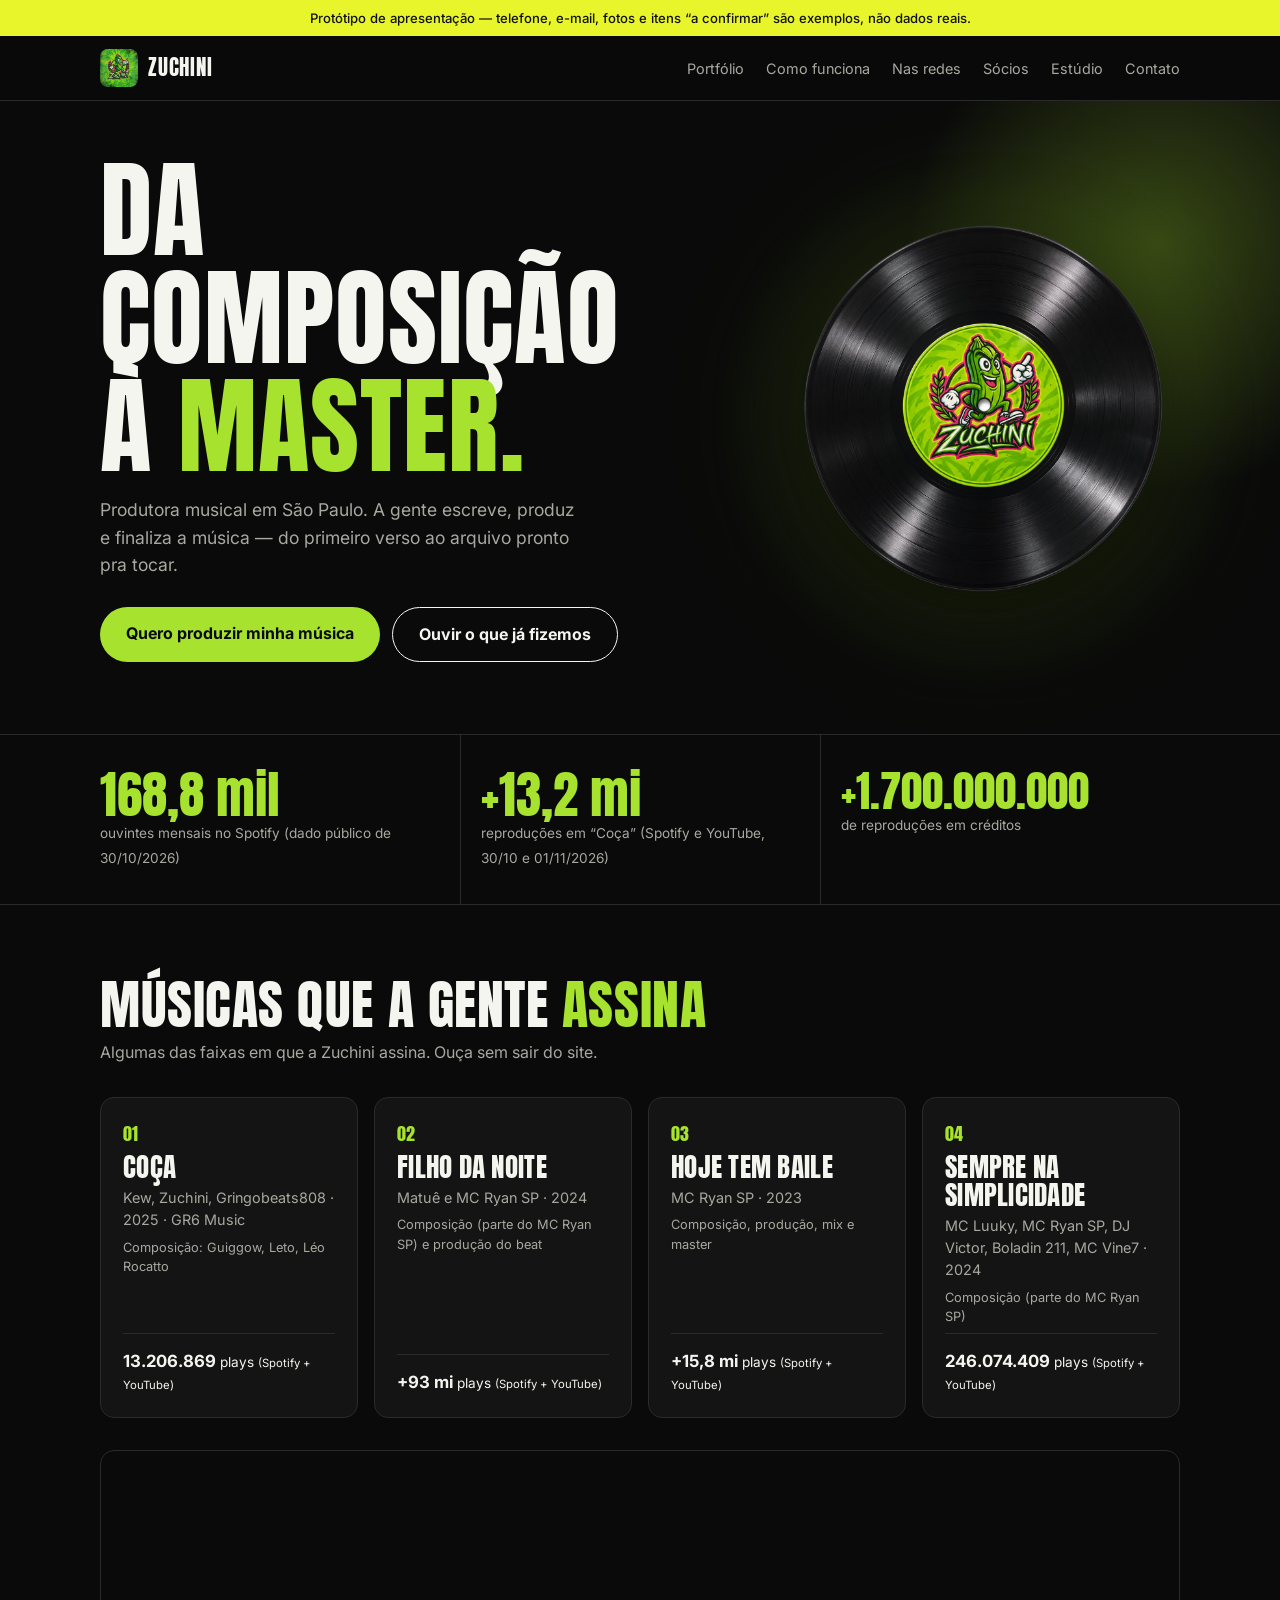
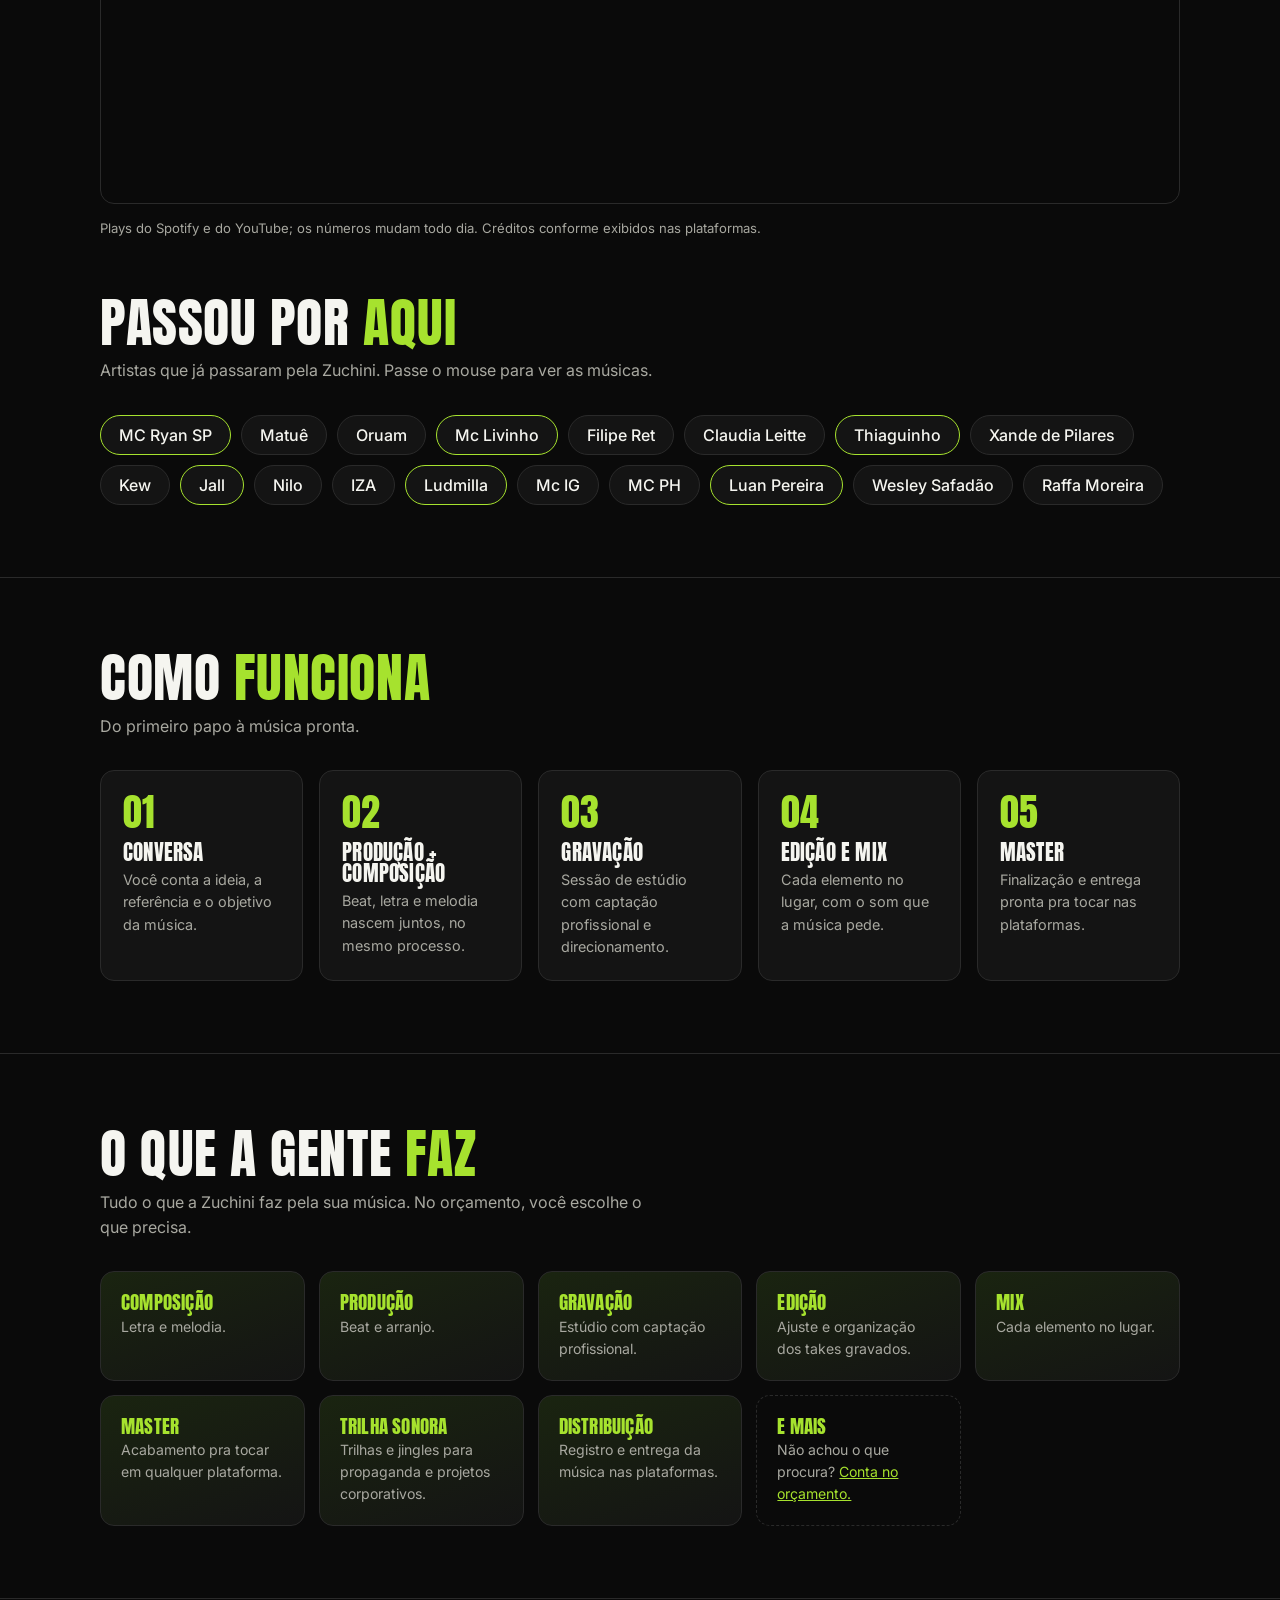
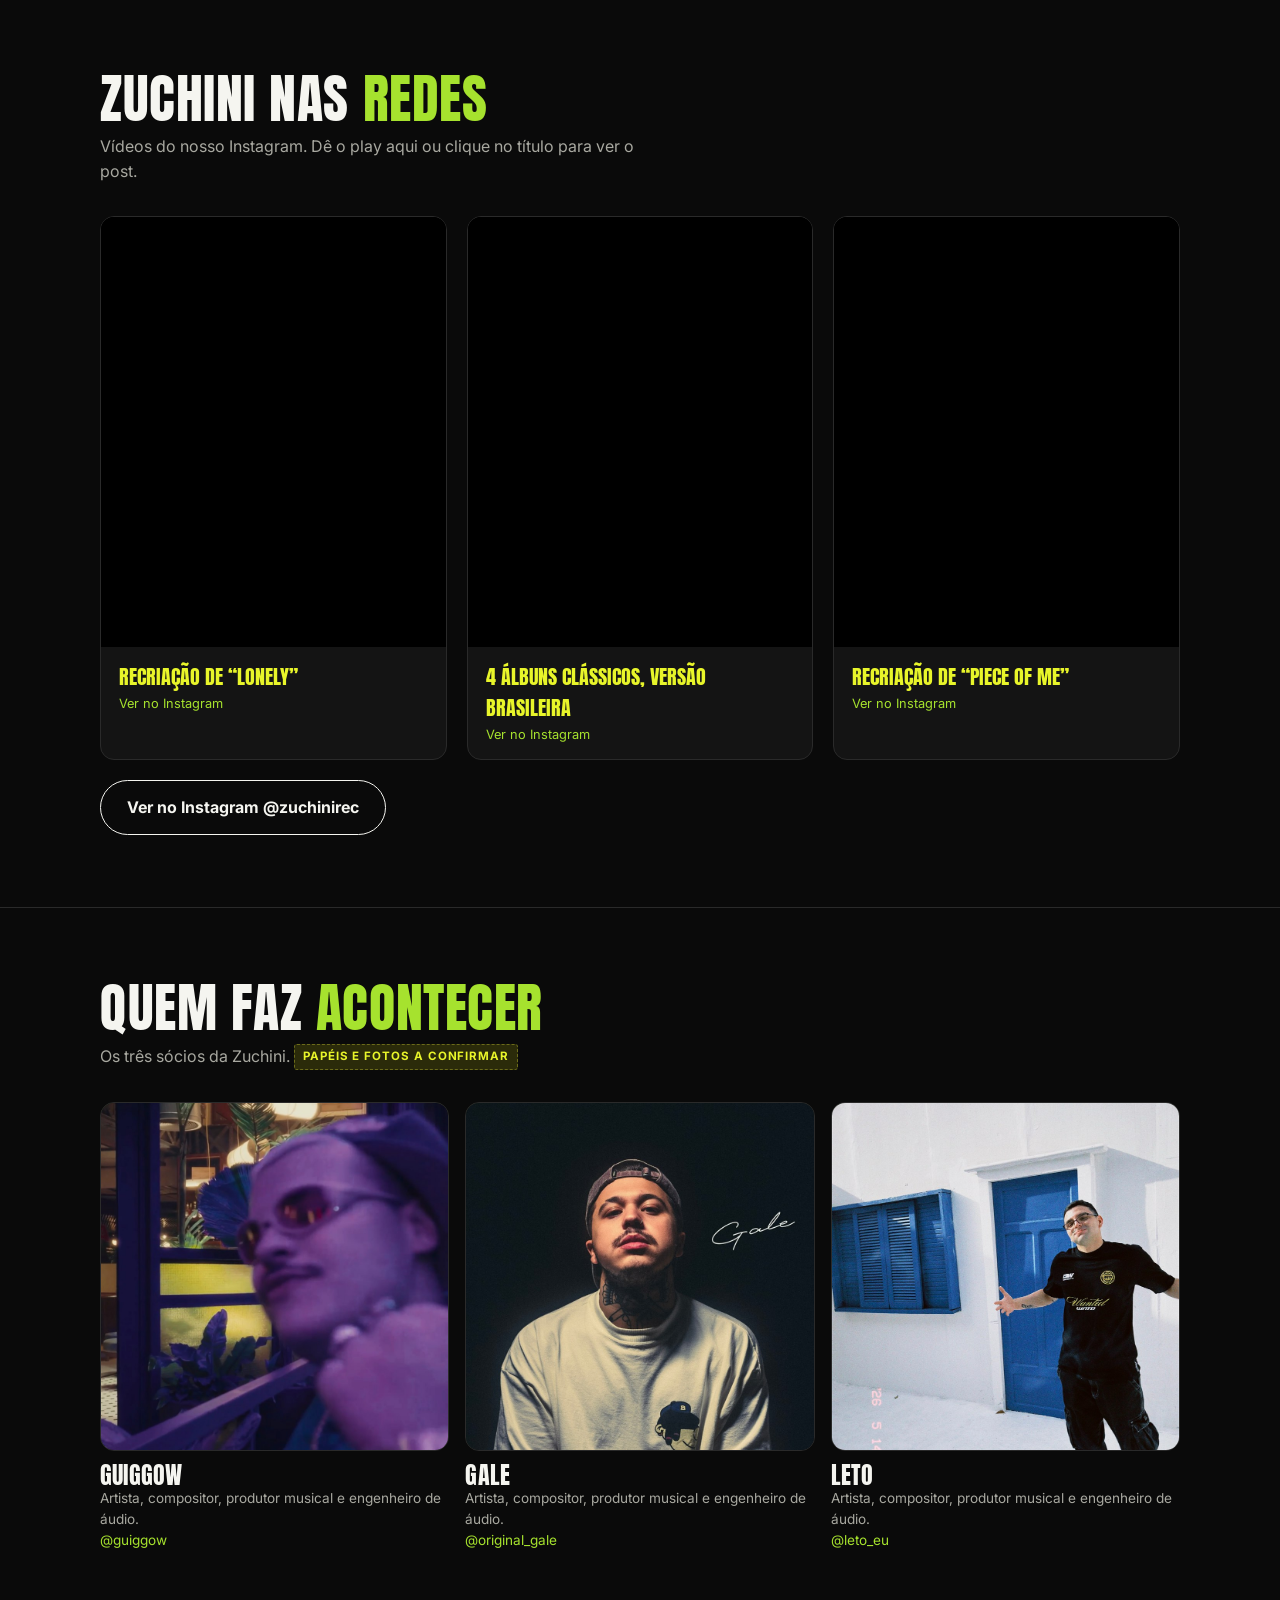
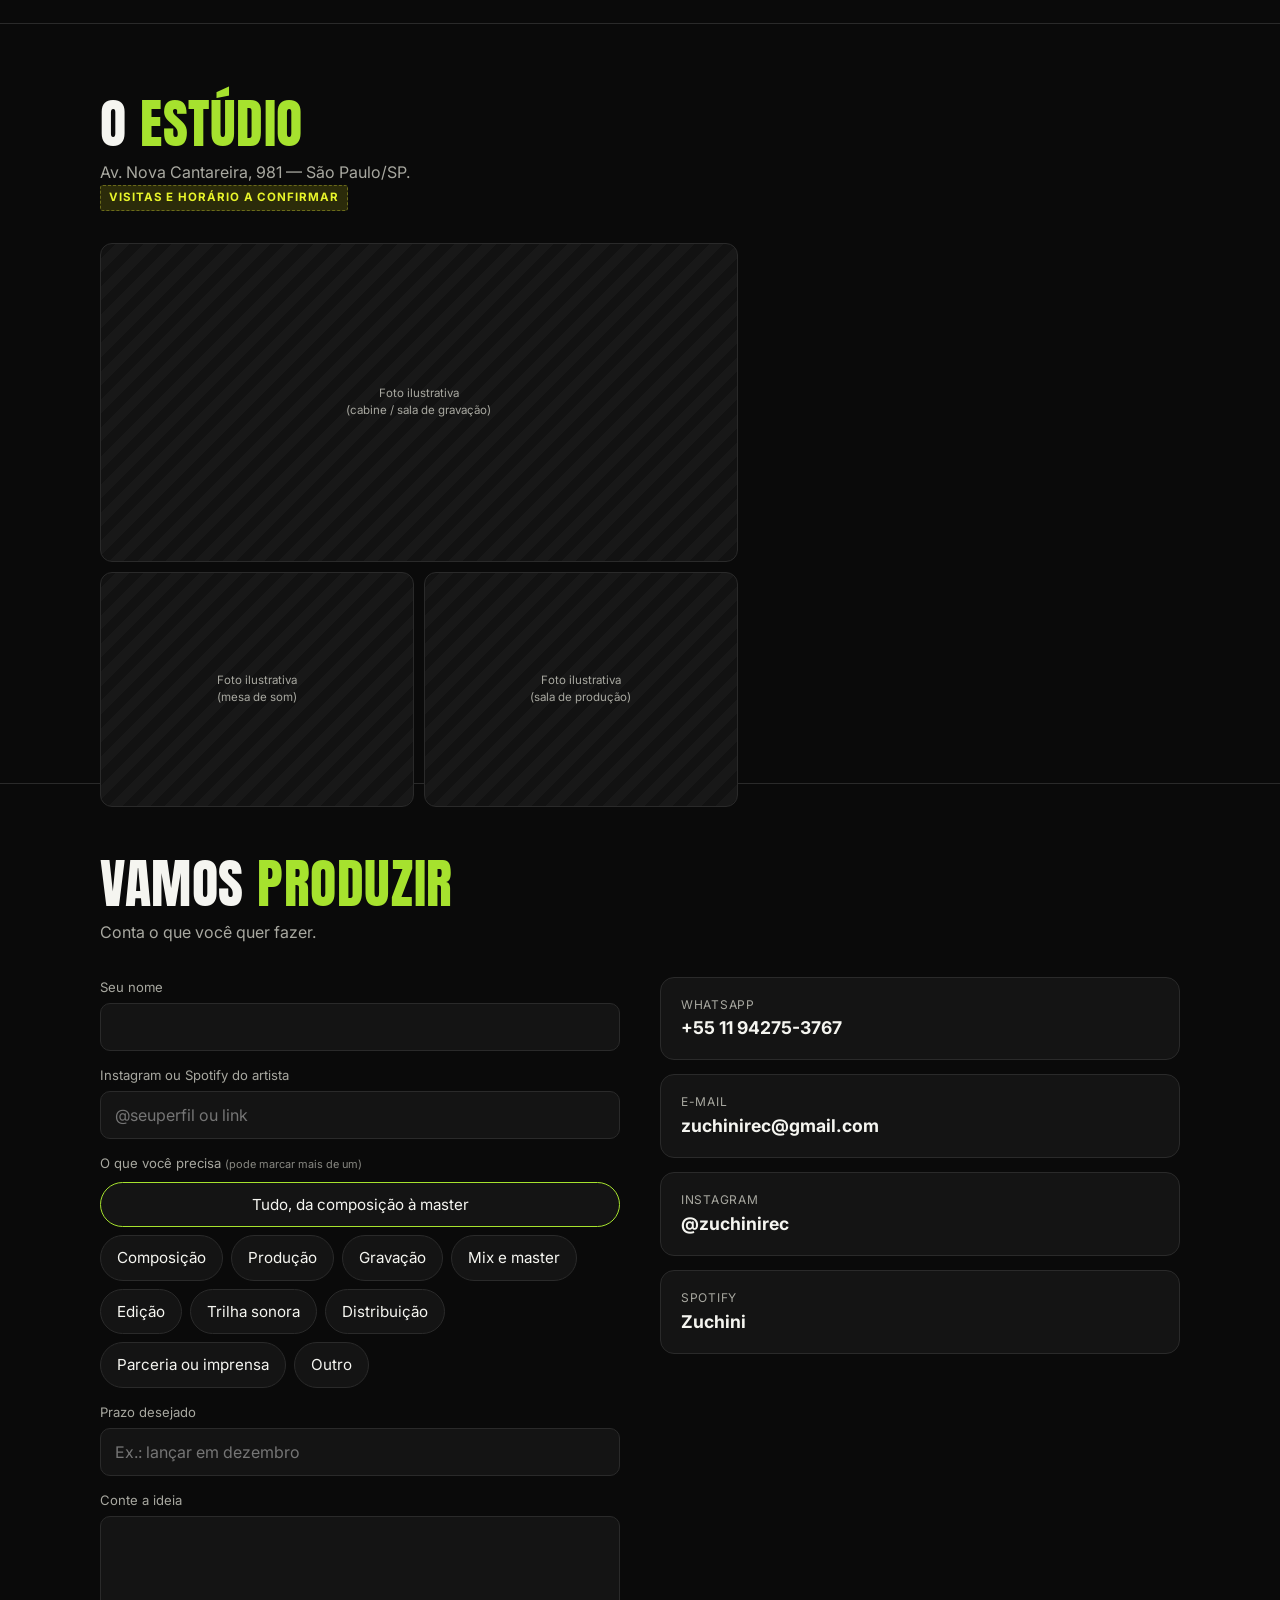
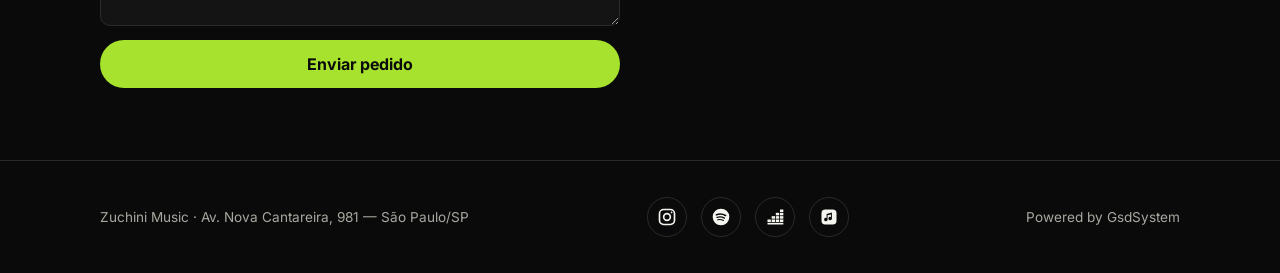
==== index.html @ ce0667b6 "Site e bio-links da Zuchini Music (Guiggow, Gale, Leto)" ====
<!doctype html>
<html lang="pt-BR">
<head>
<meta charset="utf-8">
<meta name="robots" content="noindex, nofollow">
<meta name="viewport" content="width=device-width, initial-scale=1, viewport-fit=cover">
<meta name="theme-color" content="#0a0a0a">
<meta name="apple-mobile-web-app-capable" content="yes">
<meta name="apple-mobile-web-app-status-bar-style" content="black-translucent">
<title>Zuchini Music — Da composição à master</title>
<meta name="description" content="Zuchini Music: produtora musical em São Paulo. Da composição à master. (Protótipo de apresentação.)">
<link rel="icon" href="assets/logo-zuchini.jpg">
<link rel="preconnect" href="https://fonts.googleapis.com">
<link rel="preconnect" href="https://fonts.gstatic.com" crossorigin>
<link href="https://fonts.googleapis.com/css2?family=Anton&family=Inter:wght@400;500;700&display=swap" rel="stylesheet">
<link rel="stylesheet" href="assets/estilo.css">
</head>
<body>

<div class="aviso">Protótipo de apresentação — telefone, e-mail, fotos e itens “a confirmar” são exemplos, não dados reais.</div>

<header>
  <div class="wrap">
    <a class="marca" href="#topo"><img src="assets/logo-zuchini.jpg" alt="">ZUCHINI</a>
    <button class="menu-btn" aria-label="Abrir menu" onclick="document.getElementById('nav').classList.toggle('aberto')">Menu</button>
    <nav id="nav">
      <ul onclick="document.getElementById('nav').classList.remove('aberto')">
        <li><a href="#portfolio">Portfólio</a></li>
        <li><a href="#como">Como funciona</a></li>
        <li><a href="#arquivo">Nas redes</a></li>
        <li><a href="#socios">Sócios</a></li>
        <li><a href="#estudio">Estúdio</a></li>
        <li><a href="#contato">Contato</a></li>
      </ul>
    </nav>
  </div>
</header>

<main id="topo">
<!-- 1. INÍCIO -->
<section class="hero">
  <div class="wrap">
    <div>
      <h1>Da composição<br>à <span>master.</span></h1>
      <p>Produtora musical em São Paulo. A gente escreve, produz e finaliza a música — do primeiro verso ao arquivo pronto pra tocar.</p>
      <div class="acoes">
        <a class="btn" href="#contato">Quero produzir minha música</a>
        <a class="btn ghost" href="#portfolio">Ouvir o que já fizemos</a>
      </div>
    </div>
    <img class="logo" src="assets/vinil.png" alt="Disco de vinil com o logo da Zuchini">
  </div>
</section>

<!-- 2. NÚMEROS -->
<div class="nums">
  <div class="wrap">
    <div class="num"><b data-to="168.8" data-dec="1" data-pre="" data-suf=" mil">168,8 mil</b><span>ouvintes mensais no Spotify (dado público de 30/10/2026)</span></div>
    <div class="num"><b data-to="13.2" data-dec="1" data-pre="+" data-suf=" mi">+13,2 mi</b><span>reproduções em “Coça” (Spotify e YouTube, 30/10 e 01/11/2026)</span></div>
    <div class="num"><b class="longo" data-to="1700000000" data-dec="0" data-sep="1" data-dur="2500" data-pre="+" data-suf="">+1.700.000.000</b><span>de reproduções em créditos</span></div>
  </div>
</div>

<!-- 3. PORTFÓLIO -->
<section id="portfolio">
  <div class="wrap">
    <h2>Músicas que a gente <em>assina</em></h2>
    <p class="lead">Algumas das faixas em que a Zuchini assina. Ouça sem sair do site.</p>
    <div class="faixas">
      <article class="faixa"><span class="pos">01</span><h3>Coça</h3><span class="art">Kew, Zuchini, Gringobeats808 · 2025 · GR6 Music</span><span class="credito">Composição: Guiggow, Leto, Léo Rocatto</span><div class="plays"><b>13.206.869</b> plays <small>(Spotify + YouTube)</small></div></article>
      <article class="faixa"><span class="pos">02</span><h3>Filho da Noite</h3><span class="art">Matuê e MC Ryan SP · 2024</span><span class="credito">Composição (parte do MC Ryan SP) e produção do beat</span><div class="plays"><b>+93 mi</b> plays <small>(Spotify + YouTube)</small></div></article>
      <article class="faixa"><span class="pos">03</span><h3>Hoje Tem Baile</h3><span class="art">MC Ryan SP · 2023</span><span class="credito">Composição, produção, mix e master</span><div class="plays"><b>+15,8 mi</b> plays <small>(Spotify + YouTube)</small></div></article>
      <article class="faixa"><span class="pos">04</span><h3>Sempre na Simplicidade</h3><span class="art">MC Luuky, MC Ryan SP, DJ Victor, Boladin 211, MC Vine7 · 2024</span><span class="credito">Composição (parte do MC Ryan SP)</span><div class="plays"><b>246.074.409</b> plays <small>(Spotify + YouTube)</small></div></article>
    </div>
    <div class="player">
      <iframe id="player-pl" src="https://open.spotify.com/embed/playlist/4VPPZmmBDZCIkVISKU0A8q?theme=0" allow="encrypted-media; clipboard-write; fullscreen" loading="lazy" title="Playlist BY ZUCHINI no Spotify"></iframe>
    </div>
    <p class="nota">Plays do Spotify e do YouTube; os números mudam todo dia. Créditos conforme exibidos nas plataformas.</p>

    <h2 style="margin-top:56px">Passou por <em>aqui</em></h2>
    <p class="lead">Artistas que já passaram pela Zuchini. Passe o mouse para ver as músicas.</p>
    <div id="passou">
    <div class="chips">
      <button type="button" class="chip">MC Ryan SP</button><button type="button" class="chip">Matuê</button><button type="button" class="chip">Oruam</button><button type="button" class="chip">Mc Livinho</button><button type="button" class="chip">Filipe Ret</button><button type="button" class="chip">Claudia Leitte</button><button type="button" class="chip">Thiaguinho</button><button type="button" class="chip">Xande de Pilares</button><button type="button" class="chip">Kew</button><button type="button" class="chip">Jall</button><button type="button" class="chip">Nilo</button><button type="button" class="chip">IZA</button><button type="button" class="chip">Ludmilla</button><button type="button" class="chip">Mc IG</button><button type="button" class="chip">MC PH</button><button type="button" class="chip">Luan Pereira</button><button type="button" class="chip">Wesley Safadão</button><button type="button" class="chip">Raffa Moreira</button>
    </div>
    <div class="passou-lista" id="passou-lista" aria-live="polite"></div>
    </div>
  </div>
</section>

<!-- 4. COMO FUNCIONA -->
<section id="como">
  <div class="wrap">
    <h2>Como <em>funciona</em></h2>
    <p class="lead">Do primeiro papo à música pronta.</p>
    <ol class="passos">
      <li><h3>Conversa</h3><p>Você conta a ideia, a referência e o objetivo da música.</p></li>
      <li><h3>Produção + composição</h3><p>Beat, letra e melodia nascem juntos, no mesmo processo.</p></li>
      <li><h3>Gravação</h3><p>Sessão de estúdio com captação profissional e direcionamento.</p></li>
      <li><h3>Edição e mix</h3><p>Cada elemento no lugar, com o som que a música pede.</p></li>
      <li><h3>Master</h3><p>Finalização e entrega pronta pra tocar nas plataformas.</p></li>
    </ol>
  </div>
</section>

<!-- 5. SERVIÇOS (prévia: lista a confirmar com a Zuchini) -->
<section id="servicos">
  <div class="wrap">
    <h2>O que a gente <em>faz</em></h2>
    <p class="lead">Tudo o que a Zuchini faz pela sua música. No orçamento, você escolhe o que precisa.</p>
    <div class="servicos">
      <div class="servico"><h3>Composição</h3><p>Letra e melodia.</p></div>
      <div class="servico"><h3>Produção</h3><p>Beat e arranjo.</p></div>
      <div class="servico"><h3>Gravação</h3><p>Estúdio com captação profissional.</p></div>
      <div class="servico"><h3>Edição</h3><p>Ajuste e organização dos takes gravados.</p></div>
      <div class="servico"><h3>Mix</h3><p>Cada elemento no lugar.</p></div>
      <div class="servico"><h3>Master</h3><p>Acabamento pra tocar em qualquer plataforma.</p></div>
      <div class="servico"><h3>Trilha sonora</h3><p>Trilhas e jingles para propaganda e projetos corporativos.</p></div>
      <div class="servico"><h3>Distribuição</h3><p>Registro e entrega da música nas plataformas.</p></div>
      <div class="servico mais"><h3>E mais</h3><p>Não achou o que procura? <a href="#contato">Conta no orçamento.</a></p></div>
    </div>
  </div>
</section>

<!-- 6. ARQUIVO Z -->
<section id="arquivo">
  <div class="wrap">
    <h2>Zuchini nas <em>redes</em></h2>
    <p class="lead">Vídeos do nosso Instagram. Dê o play aqui ou clique no título para ver o post.</p>
    <div class="arquivo reels">
      <div class="reel"><div class="tela"><iframe src="https://www.instagram.com/reel/DcrqrD_vFke/embed/" loading="lazy" allowfullscreen scrolling="no" title="Reel: recriação de Lonely"></iframe></div><a href="https://www.instagram.com/reel/DcrqrD_vFke/" target="_blank" rel="noopener"><b>Recriação de “Lonely”</b><span>Ver no Instagram</span></a></div>
      <div class="reel"><div class="tela"><iframe src="https://www.instagram.com/reel/DcY4VLOvS6M/embed/" loading="lazy" allowfullscreen scrolling="no" title="Reel: 4 álbuns clássicos versão brasileira"></iframe></div><a href="https://www.instagram.com/reel/DcY4VLOvS6M/" target="_blank" rel="noopener"><b>4 álbuns clássicos, versão brasileira</b><span>Ver no Instagram</span></a></div>
      <div class="reel"><div class="tela"><iframe src="https://www.instagram.com/reel/DcKFeDLPOjN/embed/" loading="lazy" allowfullscreen scrolling="no" title="Reel: recriação de Piece of Me"></iframe></div><a href="https://www.instagram.com/reel/DcKFeDLPOjN/" target="_blank" rel="noopener"><b>Recriação de “Piece of Me”</b><span>Ver no Instagram</span></a></div>
    </div>
    <p style="margin-top:20px"><a class="btn ghost" href="https://www.instagram.com/zuchinirec/" target="_blank" rel="noopener">Ver no Instagram @zuchinirec</a></p>
  </div>
</section>

<!-- 7. SÓCIOS -->
<section id="socios">
  <div class="wrap">
    <h2>Quem faz <em>acontecer</em></h2>
    <p class="lead">Os três sócios da Zuchini. <span class="tag">papéis e fotos a confirmar</span></p>
    <div class="socios">
      <div class="socio"><div class="foto"><img src="assets/guiggow.jpg" alt="Guiggow"></div><h3>Guiggow</h3><p>Artista, compositor, produtor musical e engenheiro de áudio.</p><p><a href="https://www.instagram.com/guiggow/" target="_blank" rel="noopener">@guiggow</a></p></div>
      <div class="socio"><div class="foto"><img src="assets/gale.jpg" alt="Gale" style="object-position:50% 30%"></div><h3>Gale</h3><p>Artista, compositor, produtor musical e engenheiro de áudio.</p><p><a href="https://www.instagram.com/original_gale/" target="_blank" rel="noopener">@original_gale</a></p></div>
      <div class="socio"><div class="foto"><img src="assets/leto.jpg" alt="Leto" style="object-position:75% 32%"></div><h3>Leto</h3><p>Artista, compositor, produtor musical e engenheiro de áudio.</p><p><a href="https://www.instagram.com/leto_eu/" target="_blank" rel="noopener">@leto_eu</a></p></div>
    </div>
  </div>
</section>

<!-- 8. ESTÚDIO -->
<section id="estudio">
  <div class="wrap">
    <h2>O <em>estúdio</em></h2>
    <p class="lead">Av. Nova Cantareira, 981 — São Paulo/SP. <span class="tag">visitas e horário a confirmar</span></p>
    <div class="estudio">
      <div class="galeria">
        <div>Foto ilustrativa<br>(cabine / sala de gravação)</div>
        <div>Foto ilustrativa<br>(mesa de som)</div>
        <div>Foto ilustrativa<br>(sala de produção)</div>
      </div>
      <div class="mapa">
        <iframe title="Mapa do estúdio" loading="lazy" referrerpolicy="no-referrer-when-downgrade" src="https://www.google.com/maps?q=Av.+Nova+Cantareira,+981,+S%C3%A3o+Paulo&output=embed"></iframe>
      </div>
    </div>
  </div>
</section>

<!-- 9. CONTATO -->
<section id="contato">
  <div class="wrap">
    <h2>Vamos <em>produzir</em></h2>
    <p class="lead">Conta o que você quer fazer.</p>
    <div class="contato">
      <form id="form" novalidate>
        <label>Seu nome<input name="nome" required autocomplete="name"></label>
        <label>Instagram ou Spotify do artista<input name="perfil" placeholder="@seuperfil ou link"></label>
        <fieldset class="opcoes">
          <legend>O que você precisa <small>(pode marcar mais de um)</small></legend>
          <label class="op tudo"><input type="checkbox" name="servico" value="Tudo, da composição à master" id="op-tudo"><span>Tudo, da composição à master</span></label>
          <label class="op"><input type="checkbox" name="servico" value="Composição" class="op-item"><span>Composição</span></label>
          <label class="op"><input type="checkbox" name="servico" value="Produção" class="op-item"><span>Produção</span></label>
          <label class="op"><input type="checkbox" name="servico" value="Gravação" class="op-item"><span>Gravação</span></label>
          <label class="op"><input type="checkbox" name="servico" value="Mix e master" class="op-item"><span>Mix e master</span></label>
          <label class="op"><input type="checkbox" name="servico" value="Edição"><span>Edição</span></label>
          <label class="op"><input type="checkbox" name="servico" value="Trilha sonora"><span>Trilha sonora</span></label>
          <label class="op"><input type="checkbox" name="servico" value="Distribuição"><span>Distribuição</span></label>
          <label class="op"><input type="checkbox" name="servico" value="Parceria ou imprensa"><span>Parceria ou imprensa</span></label>
          <label class="op"><input type="checkbox" name="servico" value="Outro"><span>Outro</span></label>
        </fieldset>
        <label>Prazo desejado<input name="prazo" placeholder="Ex.: lançar em dezembro"></label>
        <label>Conte a ideia<textarea name="msg"></textarea></label>
        <button class="btn" type="submit">Enviar pedido</button>
        <div class="ok" id="ok">Protótipo: o envio ainda não está ligado. No site publicado, o pedido chega organizado pra equipe.</div>
      </form>
      <div class="canais">
        <a class="canal" href="https://wa.me/5511942753767" target="_blank" rel="noopener"><small>WhatsApp</small><b>+55 11 94275-3767</b></a>
        <a class="canal" href="mailto:zuchinirec@gmail.com"><small>E-mail</small><b>zuchinirec@gmail.com</b></a>
        <a class="canal" href="https://www.instagram.com/zuchinirec/" target="_blank" rel="noopener"><small>Instagram</small><b>@zuchinirec</b></a>
        <a class="canal" href="https://open.spotify.com/intl-pt/artist/7Kydl65dvmuhcxPgG3WTKZ" target="_blank" rel="noopener"><small>Spotify</small><b>Zuchini</b></a>
      </div>
    </div>
  </div>
</section>
</main>

<footer>
  <div class="wrap">
    <span>Zuchini Music · Av. Nova Cantareira, 981 — São Paulo/SP</span>
    <span class="redes-rodape"><a href="https://www.instagram.com/zuchinirec/" target="_blank" rel="noopener" aria-label="Instagram da Zuchini" title="Instagram"><svg viewBox="0 0 24 24" fill="none" stroke="currentColor" stroke-width="2" stroke-linecap="round" stroke-linejoin="round" aria-hidden="true"><rect x="3" y="3" width="18" height="18" rx="5"/><circle cx="12" cy="12" r="4"/><circle cx="17.5" cy="6.5" r="1" fill="currentColor" stroke="none"/></svg></a><a href="https://open.spotify.com/intl-pt/artist/7Kydl65dvmuhcxPgG3WTKZ" target="_blank" rel="noopener" aria-label="Spotify da Zuchini" title="Spotify"><svg viewBox="0 0 24 24" aria-hidden="true"><circle cx="12" cy="12" r="10" fill="currentColor"/><g fill="none" stroke-linecap="round" style="stroke:var(--preto)"><path d="M6.5 9.2c3.7-1.1 7.9-.8 11 1" stroke-width="1.9"/><path d="M7.3 12.4c3-.8 6.3-.5 8.8 1" stroke-width="1.6"/><path d="M8 15.3c2.4-.6 4.8-.3 6.9.9" stroke-width="1.4"/></g></svg></a><a href="https://www.deezer.com/br/artist/253746412" target="_blank" rel="noopener" aria-label="Deezer da Zuchini" title="Deezer"><svg viewBox="0 0 24 24" fill="currentColor" aria-hidden="true"><rect x="18" y="3" width="4" height="3"/><rect x="18" y="7" width="4" height="3"/><rect x="18" y="11" width="4" height="3"/><rect x="18" y="15" width="4" height="3"/><rect x="13" y="7" width="4" height="3"/><rect x="13" y="11" width="4" height="3"/><rect x="13" y="15" width="4" height="3"/><rect x="8" y="11" width="4" height="3"/><rect x="8" y="15" width="4" height="3"/><rect x="3" y="15" width="4" height="3"/><rect x="3" y="19" width="19" height="2"/></svg></a><a href="https://music.apple.com/br/artist/zuchini/1729856460" target="_blank" rel="noopener" aria-label="Apple Music da Zuchini" title="Apple Music"><svg viewBox="0 0 24 24" aria-hidden="true"><rect x="3" y="3" width="18" height="18" rx="4.5" fill="currentColor"/><path d="M15.5 6.6v7.3a2.1 2.1 0 1 1-1.2-1.9V8.9l-4 .9v5.3a2.1 2.1 0 1 1-1.2-1.9V8.4z" style="fill:var(--preto)"/></svg></a></span>
    <span>Powered by GsdSystem</span>
  </div>
</footer>

<script>
/* "Passou por aqui": faixas por artista; plays do Spotify onde já confirmados. */
var CL='Composição, letra',PR='Produção',CLP='Composição, letra, produção';
var PASSOU={
 'MC Ryan SP':[['Sempre na Simplicidade','111,0 mi',CL],['Filho da Noite','93 mi',CLP],['Hoje Tem Baile','9,9 mi','Composição, letra, produção, mix, master'],['Ensinamento do Pai','','Composição, letra, mix, master'],['Fivela da Lacoste','','Composição, letra, produção, mix, master'],['Ritmista 1.0','',CL],['Tchau Obrigado 2','',CL],['Amor Eu Tô no Estúdio','',CL],['Mágoa e Rancor','',CL],['Marketing','',CL],['Essa Daqui Vira Trend','',CL],['Tô no Topo (ao vivo)','',CL],['Poesia Acústica 14','',CL],['Bando','',CL],['Mídia','','Letra'],['Capricorniana','',CL],['Casal Celebridade','',CL],['Cena Gravada','',CL],['Fernando de Noronha 2','',CL],['Pra Roncar Tem que Desbicar','',CL],['Saudade','',CL],['40 Metros O SET','','Composição'],['Cada Um Com Seu Job','','Composição'],['E os D da Sua Vida','',CL],['Ela joga no 7','','Composição'],['Malokeragem 2','',CL],['Manda A Real','',CL],['Nova Tendência','',CL],['Sem Gin, Sem Ela 2','','Composição'],['Set Tatuapé Conceito 3','',CL],['Taças Pro Ar','',CL],['Tempo','',CL],['Turista','','Letra']],
 'Matuê':[['Filho da Noite','93 mi',CLP]],
 'Oruam':[['Essa Daqui Vira Trend','',CL]],
 'Mc Livinho':[['Bicho Solto','',CL],['Astronauta Astro','',CL],['Um Fio de Cabelo','',CL],['Peça Rara (Tapa Tapa)','','Composição'],['Elemento','',PR],['Pirata','','Master']],
 'Filipe Ret':[['Bando','',CL],['Mídia','','Letra']],
 'Claudia Leitte':[['Vixe (ao vivo)','','papel a confirmar']],
 'Thiaguinho':[['Vixe (ao vivo)','','papel a confirmar']],
 'Xande de Pilares':[['Tô no Topo (ao vivo)','',CL]],
 'Kew':[['Coça','10,0 mi',CLP],['GG Grandão','',CLP]],
 'Jall':[['Você','',CL],['Coisas da Idade','',CL],['Sem Caô','',CL],['Vida','',CL]],
 'Nilo':[['Te Vi Gostei','1,1 mi',PR],['Te Vi Gostei (speed)','',PR],['Me Amarro Nela (com Giana Mello)','','Produção, mix, master'],['Sonhei Com Você (com Giana Mello)','',PR],['Pussy (com MC Ryan SP)','',CL],['Moleque Ligeiro','',''],['Quem Te Faz','','']],
 'MC PH':[['Fivela da Lacoste','',''],['2024M','',''],['Cena Gravada','',''],['Sem Gin, Sem Ela 2','',''],['Taças Pro Ar','',''],['Tempo','','']],
 'Luan Pereira':[['Fivela da Lacoste','','']],
 'Wesley Safadão':[['2024M','','']],
 'Raffa Moreira':[['Nova Estética (com Guiggow e PMM)','',''],['Paralisia do Sono (com Guiggow)','',''],['Pause (com FamousKyo)','',''],['Pause (speed up)','',''],['Sou Raul','',''],['Whole Lotta Type Shi','',''],['Malokero','',''],['Slide','',''],['ESL','',''],['Afro Paty','',''],['Marcha No Que É','',''],['Lava-Rápido','',''],['Royal','',''],['Perfil #100 – Presidencial','','']],
 'IZA':[['Tão Bonito','','']],
 'Ludmilla':[['Saudade','','']],
 'Mc IG':[['Saudade (com Ludmilla)','',''],['Casal Celebridade','',''],['Fernando de Noronha 2','',''],['Pra Roncar Tem que Desbicar','',''],['Tchau Obrigado 2','',''],['Sem Gin, Sem Ela 2','',''],['Cada Um Com Seu Job','',''],['2024M','','']]
};
(function(){
  var box=document.getElementById('passou'),lista=document.getElementById('passou-lista'),chips=box.querySelectorAll('.chip');
  function abrir(chip){
    var nome=chip.textContent,itens=PASSOU[nome]||[];
    chips.forEach(function(c){c.classList.toggle('ativo',c===chip)});
    var LIM=8;
    var h='<h3></h3><p class="sub">Músicas que passaram pela Zuchini</p><ul>';
    itens.forEach(function(){h+='<li><span></span></li>'});
    lista.innerHTML=h+'</ul>';
    lista.querySelector('h3').textContent=nome;
    var lis=lista.querySelectorAll('li');
    lis.forEach(function(li,i){
      li.children[0].textContent=itens[i][0];
      if(i>=LIM)li.hidden=true;
    });
    if(itens.length>LIM){
      var b=document.createElement('button');
      b.type='button';b.className='ver-mais';b.textContent='Ver mais ('+(itens.length-LIM)+')';
      b.addEventListener('click',function(){
        var abertas=b.dataset.aberto==='1';
        lis.forEach(function(li,i){if(i>=LIM)li.hidden=abertas});
        b.dataset.aberto=abertas?'0':'1';
        b.textContent=abertas?'Ver mais ('+(itens.length-LIM)+')':'Ver menos';
      });
      lista.appendChild(b);
    }
    lista.classList.add('aberto');
  }
  function fechar(){lista.classList.remove('aberto');chips.forEach(function(c){c.classList.remove('ativo')})}
  chips.forEach(function(c){
    c.addEventListener('mouseenter',function(){abrir(c)});
    c.addEventListener('focus',function(){abrir(c)});
    c.addEventListener('click',function(){abrir(c)});
  });
  box.addEventListener('mouseleave',fechar);
})();
/* cursor: bolinha da Zuchini segue o mouse; some sobre campos, mapa e players embutidos */
(function(){
  if(!window.matchMedia||!matchMedia('(hover:hover) and (pointer:fine)').matches)return;
  var el=document.createElement('div');el.className='bolinha';document.body.appendChild(el);
  document.documentElement.classList.add('bola');
  var x=-100,y=-100,cx=-100,cy=-100,reduz=matchMedia('(prefers-reduced-motion: reduce)').matches;
  function loop(){cx+=(x-cx)*(reduz?1:.28);cy+=(y-cy)*(reduz?1:.28);el.style.transform='translate('+cx+'px,'+cy+'px)';requestAnimationFrame(loop)}
  requestAnimationFrame(loop);
  document.addEventListener('mousemove',function(e){x=e.clientX;y=e.clientY;el.classList.add('ativa')});
  document.addEventListener('mouseleave',function(){el.classList.remove('ativa')});
  document.addEventListener('mouseover',function(e){
    var t=e.target;
    if(t.closest&&t.closest('input,textarea,select,.tela,.player,.mapa'))el.classList.remove('ativa');
    else el.classList.add('ativa');
    el.classList.toggle('grande',!!(t.closest&&t.closest('a,button,.chip,.faixa,.canal,.reel')));
  });
})();
/* formulário: "Tudo" marca os quatro serviços; desmarcar um deles desmarca "Tudo" */
(function(){
  var tudo=document.getElementById('op-tudo'),itens=document.querySelectorAll('.op-item');
  if(!tudo)return;
  tudo.addEventListener('change',function(){itens.forEach(function(i){i.checked=tudo.checked})});
  itens.forEach(function(i){i.addEventListener('change',function(){
    tudo.checked=Array.prototype.every.call(itens,function(x){return x.checked});
  })});
})();
/* contador dos números: roda toda vez que a seção volta à tela */
(function(){
  var els=document.querySelectorAll('.num b[data-to]');
  if(!els.length)return;
  var reduz=window.matchMedia&&window.matchMedia('(prefers-reduced-motion: reduce)').matches;
  function fmt(el,v){
    var dec=+el.dataset.dec||0;
    el.textContent=el.dataset.pre+(el.dataset.sep?Math.round(v).toLocaleString('pt-BR'):v.toFixed(dec).replace('.',','))+el.dataset.suf;
  }
  function rodar(el){
    var alvo=parseFloat(el.dataset.to),dur=+el.dataset.dur||1600,ini=null;
    cancelAnimationFrame(el._raf);
    function passo(t){
      if(ini===null)ini=t;
      var p=Math.min((t-ini)/dur,1),e=1-Math.pow(1-p,3);
      fmt(el,alvo*e);
      if(p<1)el._raf=requestAnimationFrame(passo);
    }
    fmt(el,0);
    el._raf=requestAnimationFrame(passo);
  }
  function parar(el){cancelAnimationFrame(el._raf);fmt(el,parseFloat(el.dataset.to))}
  if(reduz||!('IntersectionObserver' in window))return;
  var io=new IntersectionObserver(function(es){
    es.forEach(function(e){
      var b=e.target.querySelector('b[data-to]');
      if(e.isIntersecting)rodar(b);else parar(b);
    });
  },{threshold:.4});
  document.querySelectorAll('.num').forEach(function(n){io.observe(n)});
})();
document.getElementById('form').addEventListener('submit',function(e){
  e.preventDefault();
  document.getElementById('ok').style.display='block';
});
</script>
</body>
</html>
---- assets/estilo.css ----
:root{
  --preto:#0a0a0a; --grafite:#141414; --linha:#2a2a2a;
  --branco:#f5f5f0; --cinza:#a8a8a0;
  --lime:#a6e22e; --verde:#2fa82f; --amarelo:#e8f52a;
  --gut:20px; --max:1120px;
}
*{box-sizing:border-box;margin:0;padding:0}
html{scroll-behavior:smooth}
body{background:var(--preto);color:var(--branco);font-family:Inter,system-ui,sans-serif;line-height:1.55;-webkit-font-smoothing:antialiased}
img{max-width:100%;display:block}
a{color:inherit}
.wrap{max-width:var(--max);margin:0 auto;padding:0 var(--gut)}
h1,h2,h3{font-family:Anton,Impact,sans-serif;font-weight:400;text-transform:uppercase;letter-spacing:.01em;line-height:1.02}
h2{font-size:clamp(2rem,6vw,3.4rem);margin-bottom:.5rem}
h2 em{font-style:normal;color:var(--lime)}
.lead{color:var(--cinza);max-width:56ch;margin-bottom:2rem}
section{padding:72px 0;border-top:1px solid var(--linha)}
.tag{display:inline-block;font-size:.72rem;font-weight:700;letter-spacing:.08em;text-transform:uppercase;padding:3px 8px;border-radius:3px;background:#2b2b0a;color:var(--amarelo);border:1px dashed #6b6b1a;vertical-align:middle}
.btn{display:inline-block;background:var(--lime);color:#0a0a0a;font-weight:700;text-decoration:none;padding:14px 26px;border-radius:999px;border:0;cursor:pointer;font-size:1rem;font-family:inherit;transition:transform .15s,background .15s}
.btn:hover{background:var(--amarelo);transform:translateY(-2px)}
.btn.ghost{background:transparent;color:var(--branco);border:1.5px solid var(--branco)}
.btn.ghost:hover{background:var(--branco);color:var(--preto)}

/* aviso de protótipo */
.aviso{background:var(--amarelo);color:#111;font-size:.82rem;text-align:center;padding:8px var(--gut);font-weight:500}

/* topo */
header{position:sticky;top:0;z-index:20;background:rgba(10,10,10,.92);-webkit-backdrop-filter:blur(8px);backdrop-filter:blur(8px);padding-top:env(safe-area-inset-top);border-bottom:1px solid var(--linha)}
header .wrap{display:flex;align-items:center;justify-content:space-between;height:64px;gap:16px}
.marca{display:flex;align-items:center;gap:10px;text-decoration:none;font-family:Anton,sans-serif;font-size:1.3rem;letter-spacing:.04em}
.marca img{width:38px;height:38px;border-radius:8px}
#nav ul{display:flex;gap:22px;list-style:none}
#nav a{text-decoration:none;font-size:.9rem;color:var(--cinza);transition:color .15s}
#nav a:hover{color:var(--lime)}
.menu-btn{display:none;background:none;border:1.5px solid var(--linha);color:var(--branco);border-radius:8px;padding:8px 12px;font-family:inherit;cursor:pointer}

/* hero */
.hero{padding:56px 0 72px;border-top:0;position:relative;overflow:hidden}
.hero::before{content:"";position:absolute;right:-140px;top:-120px;width:520px;height:520px;border-radius:50%;background:radial-gradient(circle,rgba(166,226,46,.28),transparent 68%);pointer-events:none}
.hero .wrap{display:grid;grid-template-columns:1.25fr .75fr;gap:40px;align-items:center;position:relative}
.hero h1{font-size:clamp(3rem,10vw,6.6rem);margin-bottom:1rem}
.hero h1 span{color:var(--lime)}
.hero p{color:var(--cinza);font-size:1.1rem;max-width:44ch;margin-bottom:1.8rem}
.hero .acoes{display:flex;gap:12px;flex-wrap:wrap}
.hero .logo{width:100%;max-width:440px;margin:0 auto;filter:drop-shadow(0 18px 40px rgba(0,0,0,.6)) drop-shadow(0 0 60px rgba(166,226,46,.22));animation:gira 40s linear infinite}
@keyframes gira{to{transform:rotate(360deg)}}
@media (prefers-reduced-motion:reduce){.hero .logo{animation:none}}

/* números */
.nums{padding:0;border-top:1px solid var(--linha)}
.nums .wrap{display:grid;grid-template-columns:repeat(3,1fr)}
.num{padding:34px 20px;border-left:1px solid var(--linha)}
.num:first-child{border-left:0;padding-left:0}
.num b{display:block;font-family:Anton,sans-serif;font-weight:400;font-size:clamp(2rem,5vw,3.2rem);color:var(--lime);line-height:1}
.num b.longo{font-size:clamp(1.7rem,3.6vw,2.7rem);white-space:nowrap}
.num span{font-size:.85rem;color:var(--cinza)}

/* faixas */
.faixas{display:grid;grid-template-columns:repeat(auto-fit,minmax(min(240px,100%),1fr));gap:16px;margin-bottom:32px}
.faixa{background:var(--grafite);border:1px solid var(--linha);border-radius:14px;padding:22px;display:flex;flex-direction:column;gap:6px;transition:border-color .2s,transform .2s}
.faixa:hover{border-color:var(--lime);transform:translateY(-3px)}
.faixa .pos{font-family:Anton,sans-serif;color:var(--lime);font-size:1.1rem}
.faixa h3{font-size:1.7rem}
.faixa .art{color:var(--cinza);font-size:.9rem}
.faixa .plays{margin-top:auto;padding-top:14px;font-size:.85rem;border-top:1px solid var(--linha)}
.faixa .plays b{color:var(--branco);font-size:1.05rem}
.faixa .credito{font-size:.8rem;color:var(--cinza)}
.abas{display:flex;gap:8px;margin-bottom:12px}
.aba{font-family:Anton,sans-serif;letter-spacing:.04em;font-size:1rem;padding:9px 20px;border-radius:999px;border:1.5px solid var(--linha);background:var(--grafite);color:var(--branco);cursor:pointer;transition:background .15s,color .15s,border-color .15s}
.aba:hover{border-color:var(--lime)}
.aba.ativo{background:var(--lime);color:#0a0a0a;border-color:var(--lime)}
.player{border-radius:14px;overflow:hidden;border:1px solid var(--linha)}
.player iframe{display:block;width:100%;height:352px;border:0}

/* passou por aqui */
.chips{display:flex;flex-wrap:wrap;gap:10px;margin-top:8px}
.chip{border:1.5px solid var(--linha);border-radius:999px;padding:9px 18px;font-weight:500;font-family:inherit;font-size:1rem;color:var(--branco);background:var(--grafite);cursor:pointer;transition:transform .15s,background .15s,color .15s,border-color .15s,box-shadow .15s}
.chip:nth-child(3n+1){border-color:var(--lime)}
.chip:hover,.chip:focus-visible,.chip.ativo{background:var(--lime);color:#0a0a0a;border-color:var(--lime);transform:translate(-2px,-2px) rotate(-1.5deg);box-shadow:4px 4px 0 var(--amarelo);outline:0}
.passou-lista{display:none;margin-top:18px;background:var(--grafite);border:1px solid var(--lime);border-radius:14px;padding:22px;box-shadow:6px 6px 0 rgba(232,245,42,.25)}
.passou-lista.aberto{display:block;animation:sobe .2s ease-out}
@keyframes sobe{from{opacity:0;transform:translateY(8px)}to{opacity:1;transform:none}}
.passou-lista h3{font-size:1.6rem;color:var(--lime);margin-bottom:4px}
.passou-lista .sub{font-size:.8rem;color:var(--cinza);margin-bottom:12px}
.passou-lista ul{list-style:none;display:grid;grid-template-columns:repeat(auto-fill,minmax(min(240px,100%),1fr));gap:4px 24px}
.passou-lista li{padding:9px 0;border-bottom:1px solid var(--linha);display:grid;gap:2px;font-size:.95rem}
.passou-lista li[hidden]{display:none}
.ver-mais{margin-top:14px;background:transparent;color:var(--lime);border:1.5px solid var(--lime);border-radius:999px;padding:8px 20px;font-family:inherit;font-weight:700;cursor:pointer;transition:background .15s,color .15s}
.ver-mais:hover{background:var(--lime);color:#0a0a0a}
.nota{font-size:.82rem;color:var(--cinza);margin-top:14px}

/* como funciona */
.passos{list-style:none;display:grid;grid-template-columns:repeat(auto-fit,minmax(min(190px,100%),1fr));gap:16px;counter-reset:p}
.passos li{counter-increment:p;background:var(--grafite);border:1px solid var(--linha);border-radius:14px;padding:22px}
.passos li::before{content:counter(p,decimal-leading-zero);font-family:Anton,sans-serif;font-size:2.4rem;color:var(--lime);display:block;line-height:1;margin-bottom:10px}
.passos h3{font-size:1.3rem;margin-bottom:6px}
.passos p{font-size:.9rem;color:var(--cinza)}

/* serviços */
.servicos{display:grid;grid-template-columns:repeat(auto-fit,minmax(min(190px,100%),1fr));gap:14px}
.servico{padding:20px;border-radius:14px;background:linear-gradient(160deg,#1a2410,var(--grafite));border:1px solid var(--linha)}
.servico h3{font-size:1.2rem;color:var(--lime);margin-bottom:4px}
.servico p{font-size:.88rem;color:var(--cinza)}
.servico.mais{background:transparent;border-style:dashed}
.servico.mais a{color:var(--lime);text-decoration:underline}

/* arquivo z */
.arquivo{display:grid;grid-template-columns:repeat(auto-fit,minmax(min(220px,100%),1fr));gap:16px}
.arquivo.reels{grid-template-columns:repeat(auto-fit,minmax(min(280px,100%),1fr));gap:20px}
.reel{background:var(--grafite);border:1px solid var(--linha);border-radius:14px;overflow:hidden;display:flex;flex-direction:column;transition:border-color .2s,transform .2s}
.reel:hover{border-color:var(--lime);transform:translateY(-4px)}
.reel .tela{position:relative;aspect-ratio:4/5;overflow:hidden;background:#000}
.reel iframe{position:absolute;left:0;top:-56px;width:100%;height:calc(100% + 56px + 320px);border:0;background:#000;display:block}
.reel a{text-decoration:none;color:inherit;padding:14px 18px;display:grid;gap:2px}
.reel a b{font-family:Anton,sans-serif;font-weight:400;font-size:1.25rem;text-transform:uppercase;color:var(--amarelo)}
.reel a span{font-size:.8rem;color:var(--lime)}
a.video{text-decoration:none;color:inherit;transition:transform .2s,border-color .2s}
a.video:hover{transform:translateY(-4px);border-color:var(--lime)}
.video{aspect-ratio:9/12;border-radius:14px;border:1px solid var(--linha);background:repeating-linear-gradient(45deg,#101810,#101810 12px,#141f14 12px,#141f14 24px);display:flex;flex-direction:column;justify-content:flex-end;padding:18px;position:relative}
.video::before{content:"▶";position:absolute;top:50%;left:50%;transform:translate(-50%,-50%);width:56px;height:56px;border-radius:50%;background:var(--lime);color:#000;display:grid;place-items:center;font-size:1.2rem;padding-left:4px}
.video b{font-family:Anton,sans-serif;font-weight:400;font-size:1.4rem;text-transform:uppercase;color:var(--amarelo)}
.video span{font-size:.8rem;color:var(--cinza)}

/* sócios */
.socios{display:grid;grid-template-columns:repeat(auto-fit,minmax(min(220px,100%),1fr));gap:16px}
.socio{text-align:left}
.foto{aspect-ratio:1/1;border-radius:14px;background:linear-gradient(135deg,#1a2410,#0f0f0f);border:1px solid var(--linha);display:grid;place-items:center;font-family:Anton,sans-serif;font-size:4.5rem;color:var(--lime);margin-bottom:12px;position:relative}
.foto img{position:absolute;inset:0;width:100%;height:100%;object-fit:cover;object-position:68% 42%;border-radius:13px}
.foto small{position:absolute;bottom:8px;left:10px;font-family:Inter,sans-serif;font-size:.68rem;color:var(--cinza);letter-spacing:.04em}
.socio h3{font-size:1.5rem}
.socio p{font-size:.85rem;color:var(--cinza)}
.socio a{color:var(--lime);text-decoration:none}

/* estúdio */
.estudio{display:grid;grid-template-columns:1fr 1fr;gap:24px;align-items:stretch}
.galeria{display:grid;grid-template-columns:1fr 1fr;gap:10px}
.galeria div{border-radius:12px;border:1px solid var(--linha);background:repeating-linear-gradient(135deg,#121212,#121212 10px,#181818 10px,#181818 20px);aspect-ratio:4/3;display:grid;place-items:center;font-size:.72rem;color:var(--cinza);text-align:center;padding:8px}
.galeria div:first-child{grid-column:1/-1;aspect-ratio:16/8}
.mapa iframe{width:100%;height:100%;min-height:320px;border:0;border-radius:14px;filter:grayscale(1) invert(.92) contrast(.9)}
.endereco{margin-top:14px;font-size:.95rem}
.endereco b{color:var(--lime)}

/* contato */
.contato{display:grid;grid-template-columns:1fr 1fr;gap:40px}
form{display:grid;gap:14px}
label{font-size:.82rem;color:var(--cinza);display:grid;gap:6px}
input,select,textarea{background:var(--grafite);border:1.5px solid var(--linha);color:var(--branco);padding:13px 14px;border-radius:10px;font-family:inherit;font-size:1rem;width:100%}
input:focus,select:focus,textarea:focus{outline:0;border-color:var(--lime)}
textarea{min-height:110px;resize:vertical}
.canais{display:grid;gap:14px;align-content:start}
.canal{display:block;text-decoration:none;background:var(--grafite);border:1px solid var(--linha);border-radius:14px;padding:18px 20px;transition:border-color .2s}
.canal:hover{border-color:var(--lime)}
.canal small{display:block;color:var(--cinza);font-size:.75rem;letter-spacing:.06em;text-transform:uppercase}
.canal b{font-size:1.1rem}
.ok{display:none;background:#12220a;border:1px solid var(--verde);border-radius:10px;padding:14px;font-size:.9rem}

footer{border-top:1px solid var(--linha);padding:36px 0;font-size:.85rem;color:var(--cinza)}
footer .wrap{display:flex;flex-wrap:wrap;gap:16px 40px;justify-content:space-between;align-items:center}
footer a{text-decoration:none;color:var(--branco)}
footer a:hover{color:var(--lime)}

@media (max-width:820px){
  .menu-btn{display:block}
  #nav{display:none;position:absolute;top:64px;left:0;right:0;background:var(--preto);border-bottom:1px solid var(--linha);padding:12px var(--gut) 20px}
  #nav.aberto{display:block}
  #nav ul{flex-direction:column;gap:14px}
  .hero .wrap,.estudio,.contato{grid-template-columns:1fr}
  .hero .logo{max-width:260px;order:-1}
  .hero{padding-top:32px}
  .nums .wrap{grid-template-columns:1fr}
  .num{border-left:0;border-top:1px solid var(--linha);padding:22px 0}
  .num:first-child{border-top:0}
  section{padding:56px 0}
}

/* cursor: mãozinha retrô, estilo Windows antigo (só com mouse) */
.bolinha{position:fixed;left:0;top:0;width:22px;height:29px;margin:-1px 0 0 -8px;background:url("data:image/svg+xml,%3Csvg xmlns='http://www.w3.org/2000/svg' viewBox='0 0 17 22' shape-rendering='crispEdges'%3E%3Cpath d='M5 1H8V8H10V9H12V10H14V11H16V17L15 19V21H6V19L3 15L1 12L2 11L4 12L5 13Z' fill='white' stroke='black' stroke-width='1' stroke-linejoin='miter'/%3E%3Cpath d='M10 10V15M12 11V15M14 12V15M6 18H15' stroke='black' stroke-width='.8' fill='none'/%3E%3C/svg%3E") center/contain no-repeat;filter:drop-shadow(2px 2px 0 rgba(0,0,0,.55));pointer-events:none;z-index:9999;opacity:0;transition:opacity .2s,width .2s,height .2s,margin .2s}
.bolinha.ativa{opacity:1}
.bolinha.grande{width:24px;height:31px;margin:-1px 0 0 -9px}
html.bola,html.bola *{cursor:none!important}
html.bola input,html.bola textarea,html.bola select,html.bola .reel .tela,html.bola .reel .tela *,html.bola .player,html.bola .player *,html.bola .mapa,html.bola .mapa *{cursor:auto!important}

/* celulares (iPhone/Safari e Android) */
html{-webkit-text-size-adjust:100%;text-size-adjust:100%;overflow-x:hidden;-webkit-tap-highlight-color:transparent}
body{min-width:320px}
.wrap{padding-left:max(var(--gut),env(safe-area-inset-left));padding-right:max(var(--gut),env(safe-area-inset-right))}
footer{padding-bottom:max(36px,env(safe-area-inset-bottom))}
input,select,textarea{font-size:16px;-webkit-appearance:none;appearance:none;border-radius:10px}
select{background-image:linear-gradient(45deg,transparent 50%,var(--cinza) 50%),linear-gradient(135deg,var(--cinza) 50%,transparent 50%);background-position:calc(100% - 18px) 55%,calc(100% - 13px) 55%;background-size:5px 5px;background-repeat:no-repeat;padding-right:34px}
.btn,.chip,.canal,.menu-btn,#nav a{touch-action:manipulation}
@media (hover:none){
  .btn:hover,.faixa:hover,.reel:hover,.canal:hover,.chip:hover{transform:none;box-shadow:none}
  .btn:hover{background:var(--lime)}
  .btn.ghost:hover{background:transparent;color:var(--branco)}
  .chip:hover{background:var(--grafite);color:var(--branco)}
  .chip:nth-child(3n+1):hover{border-color:var(--lime)}
  .chip.ativo{background:var(--lime);color:#0a0a0a;border-color:var(--lime);box-shadow:3px 3px 0 var(--amarelo)}
  .btn,.chip,.menu-btn{min-height:44px}
  #nav a{display:block;padding:6px 0}
}
@media (max-width:820px){
  .btn{width:100%;text-align:center}
  .hero .acoes{flex-direction:column}
  .hero p{font-size:1rem}
  .passou-lista{padding:18px}
  .passou-lista ul{grid-template-columns:1fr}
  .ver-mais{width:100%}
  .abas{flex-wrap:wrap}
  .estudio{gap:18px}
  .mapa iframe{min-height:280px}
  .player iframe{height:380px}
  .reel a b{font-size:1.1rem}
}
@media (max-width:380px){
  :root{--gut:16px}
  .hero h1{font-size:2.6rem}
  h2{font-size:1.9rem}
  .chip{padding:8px 14px;font-size:.95rem}
  .faixa h3{font-size:1.45rem}
}

/* opções do formulário: várias escolhas */
.opcoes{border:0;display:flex;flex-wrap:wrap;gap:8px;min-width:0}
.opcoes legend{font-size:.82rem;color:var(--cinza);margin-bottom:8px;padding:0}
.opcoes legend small{opacity:.8}
.op{position:relative;display:block;cursor:pointer}
.op input{position:absolute;opacity:0;inset:0;width:100%;height:100%;margin:0;cursor:pointer}
.op span{display:block;padding:10px 16px;border:1.5px solid var(--linha);border-radius:999px;background:var(--grafite);color:var(--branco);font-size:.95rem;transition:background .15s,color .15s,border-color .15s}
.op input:checked + span{background:var(--lime);color:#0a0a0a;border-color:var(--lime);font-weight:700}
.op input:focus-visible + span{outline:2px solid var(--amarelo);outline-offset:2px}
.op.tudo{flex-basis:100%}
.op.tudo span{border-color:var(--lime);text-align:center}

/* ícones das redes no rodapé */
.redes-rodape{display:flex;gap:14px;align-items:center}
.redes-rodape a{display:grid;place-items:center;width:40px;height:40px;border:1.5px solid var(--linha);border-radius:50%;color:var(--branco);transition:color .15s,border-color .15s,background .15s}
.redes-rodape a:hover{color:var(--lime);border-color:var(--lime)}
.redes-rodape svg{width:20px;height:20px;display:block}

/* página individual de sócio */
.socio-link{text-decoration:none;color:inherit;display:block}
.socio-link h3{color:var(--branco)}
.socio-link:hover h3{color:var(--lime)}
.nav-fixa{display:block}
.perfil-topo{padding:56px 0 64px;border-top:0;position:relative;overflow:hidden}
.perfil-topo::before{content:"";position:absolute;right:-140px;top:-120px;width:520px;height:520px;border-radius:50%;background:radial-gradient(circle,rgba(166,226,46,.22),transparent 68%);pointer-events:none}
.perfil-topo .wrap{display:grid;grid-template-columns:.8fr 1.2fr;gap:40px;align-items:center;position:relative}
.perfil-topo .foto{font-size:0;margin:0;max-width:420px}
.perfil-topo h1{font-size:clamp(3.4rem,11vw,7rem);margin-bottom:.6rem}
.perfil-topo h1 span{color:var(--lime)}
.perfil-topo p{color:var(--cinza);font-size:1.1rem;max-width:46ch;margin-bottom:1.6rem}
.voltar{display:inline-block;margin-bottom:20px;color:var(--cinza);text-decoration:none;font-size:.9rem}
.voltar:hover{color:var(--lime)}
.linha-tempo{list-style:none;border-left:2px solid var(--linha);padding-left:22px;display:grid;gap:18px}
.linha-tempo li{position:relative}
.linha-tempo li::before{content:"";position:absolute;left:-29px;top:.45em;width:12px;height:12px;border-radius:50%;background:var(--lime)}
.linha-tempo b{font-family:Anton,sans-serif;font-weight:400;color:var(--lime);font-size:1.3rem}
.linha-tempo p{color:var(--cinza);font-size:.95rem}
.chip{cursor:default}
@media (max-width:820px){
  .perfil-topo .wrap{grid-template-columns:1fr}
  .perfil-topo .foto{max-width:320px}
  .nav-fixa{display:block!important;position:static!important;border:0!important;padding:0!important;background:none!important}
  .nav-fixa ul{flex-direction:row;gap:14px}
}
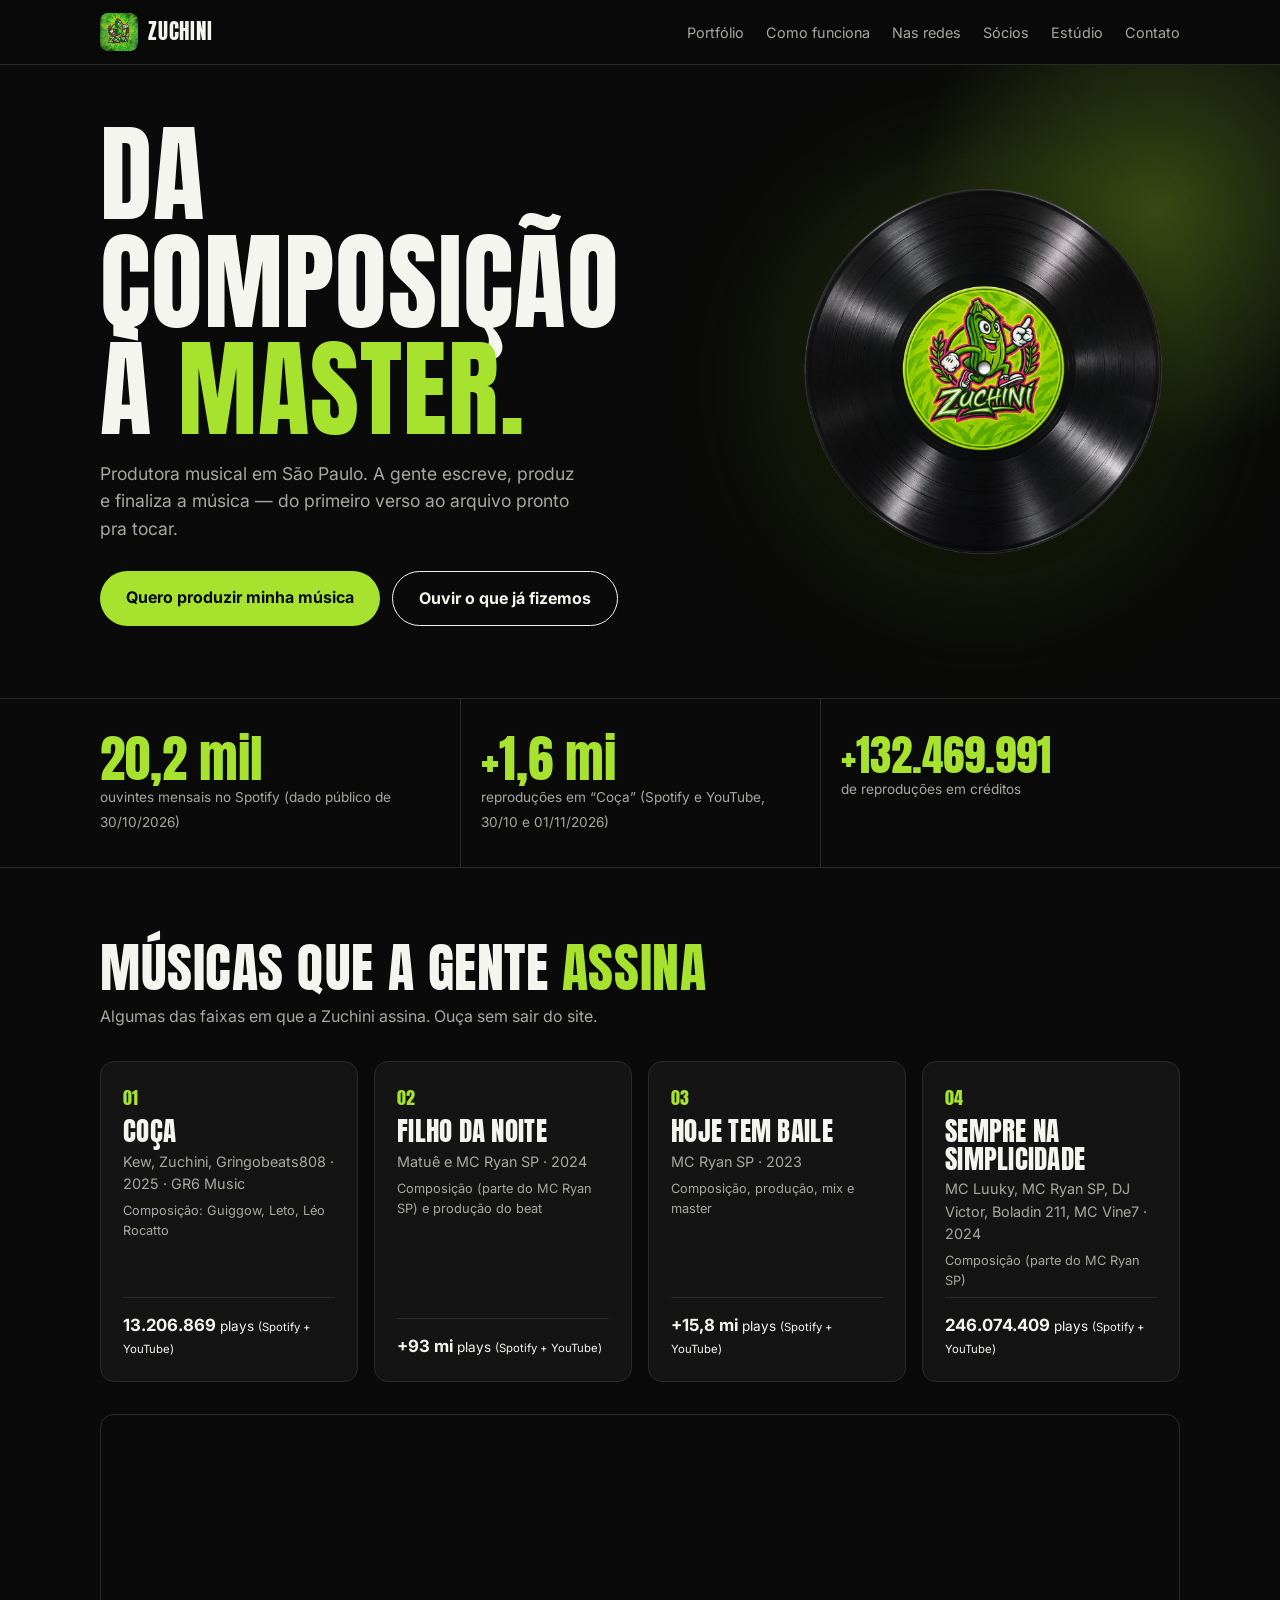
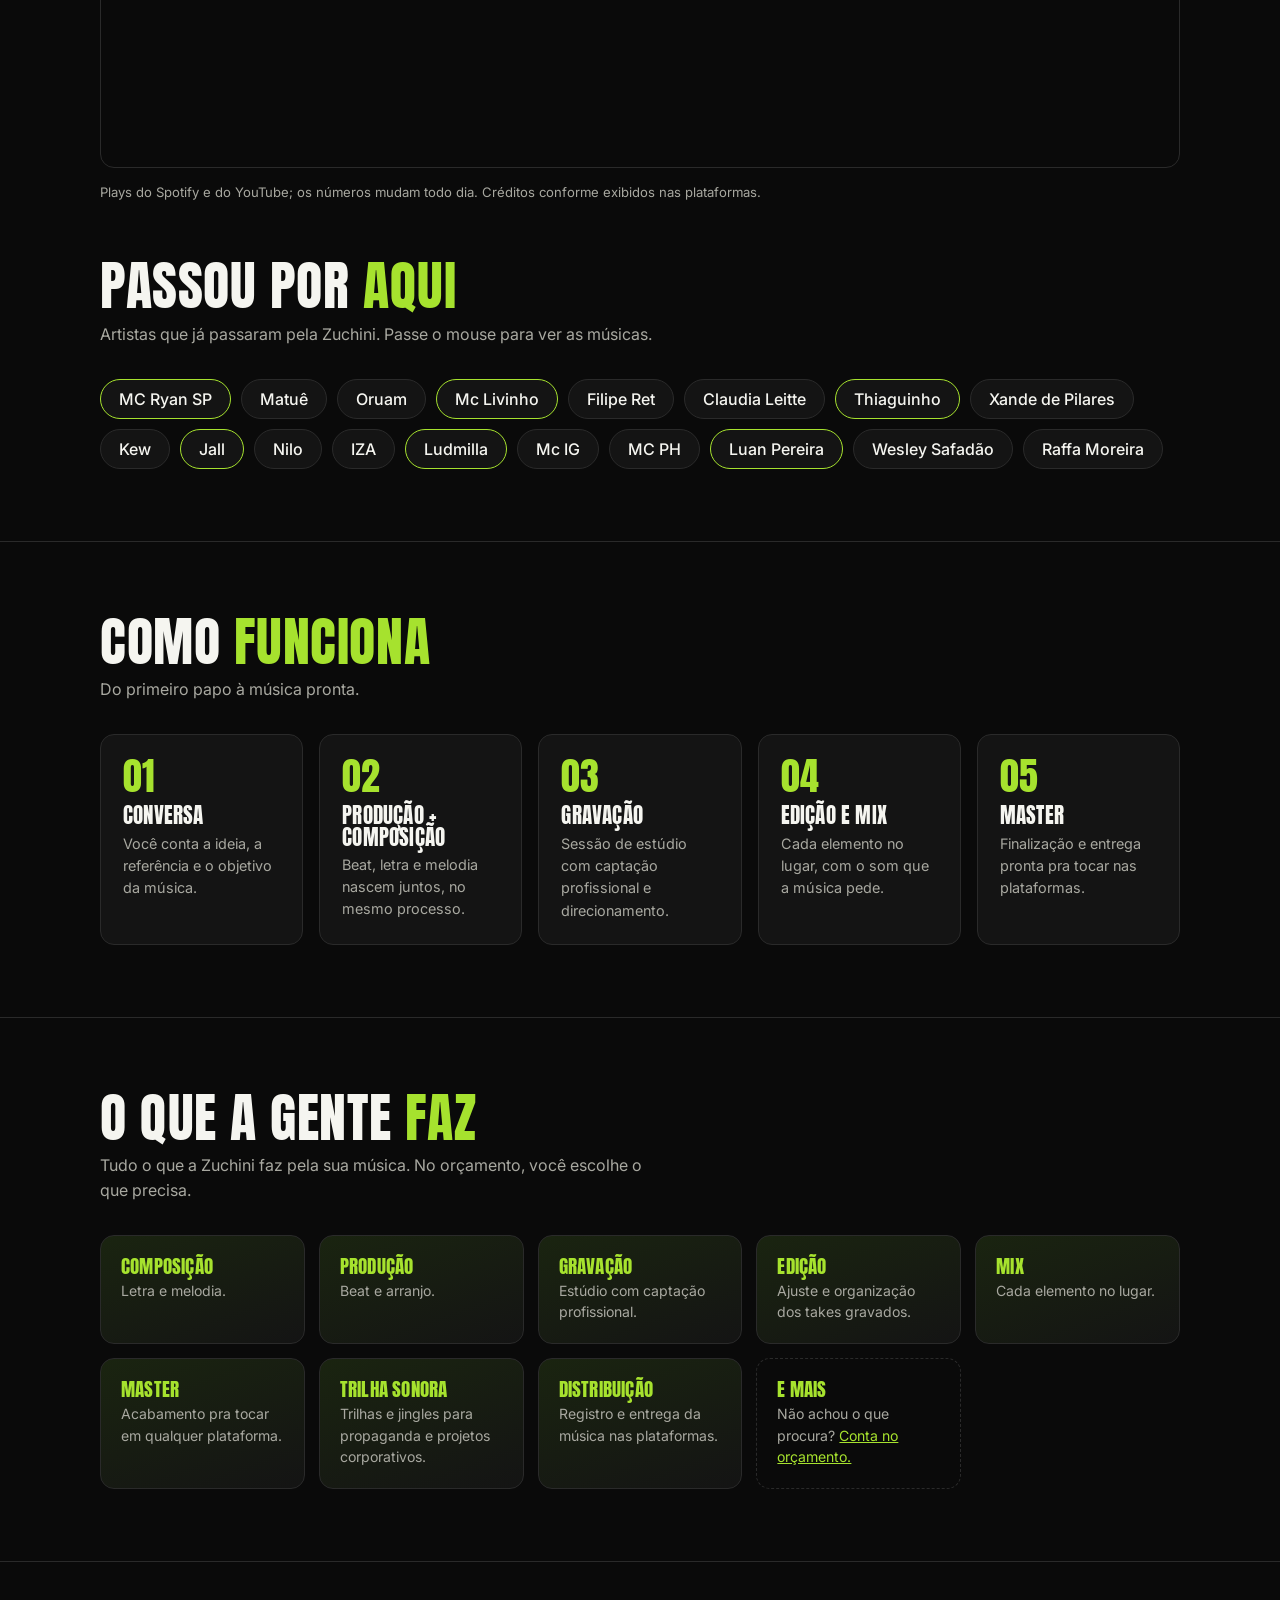
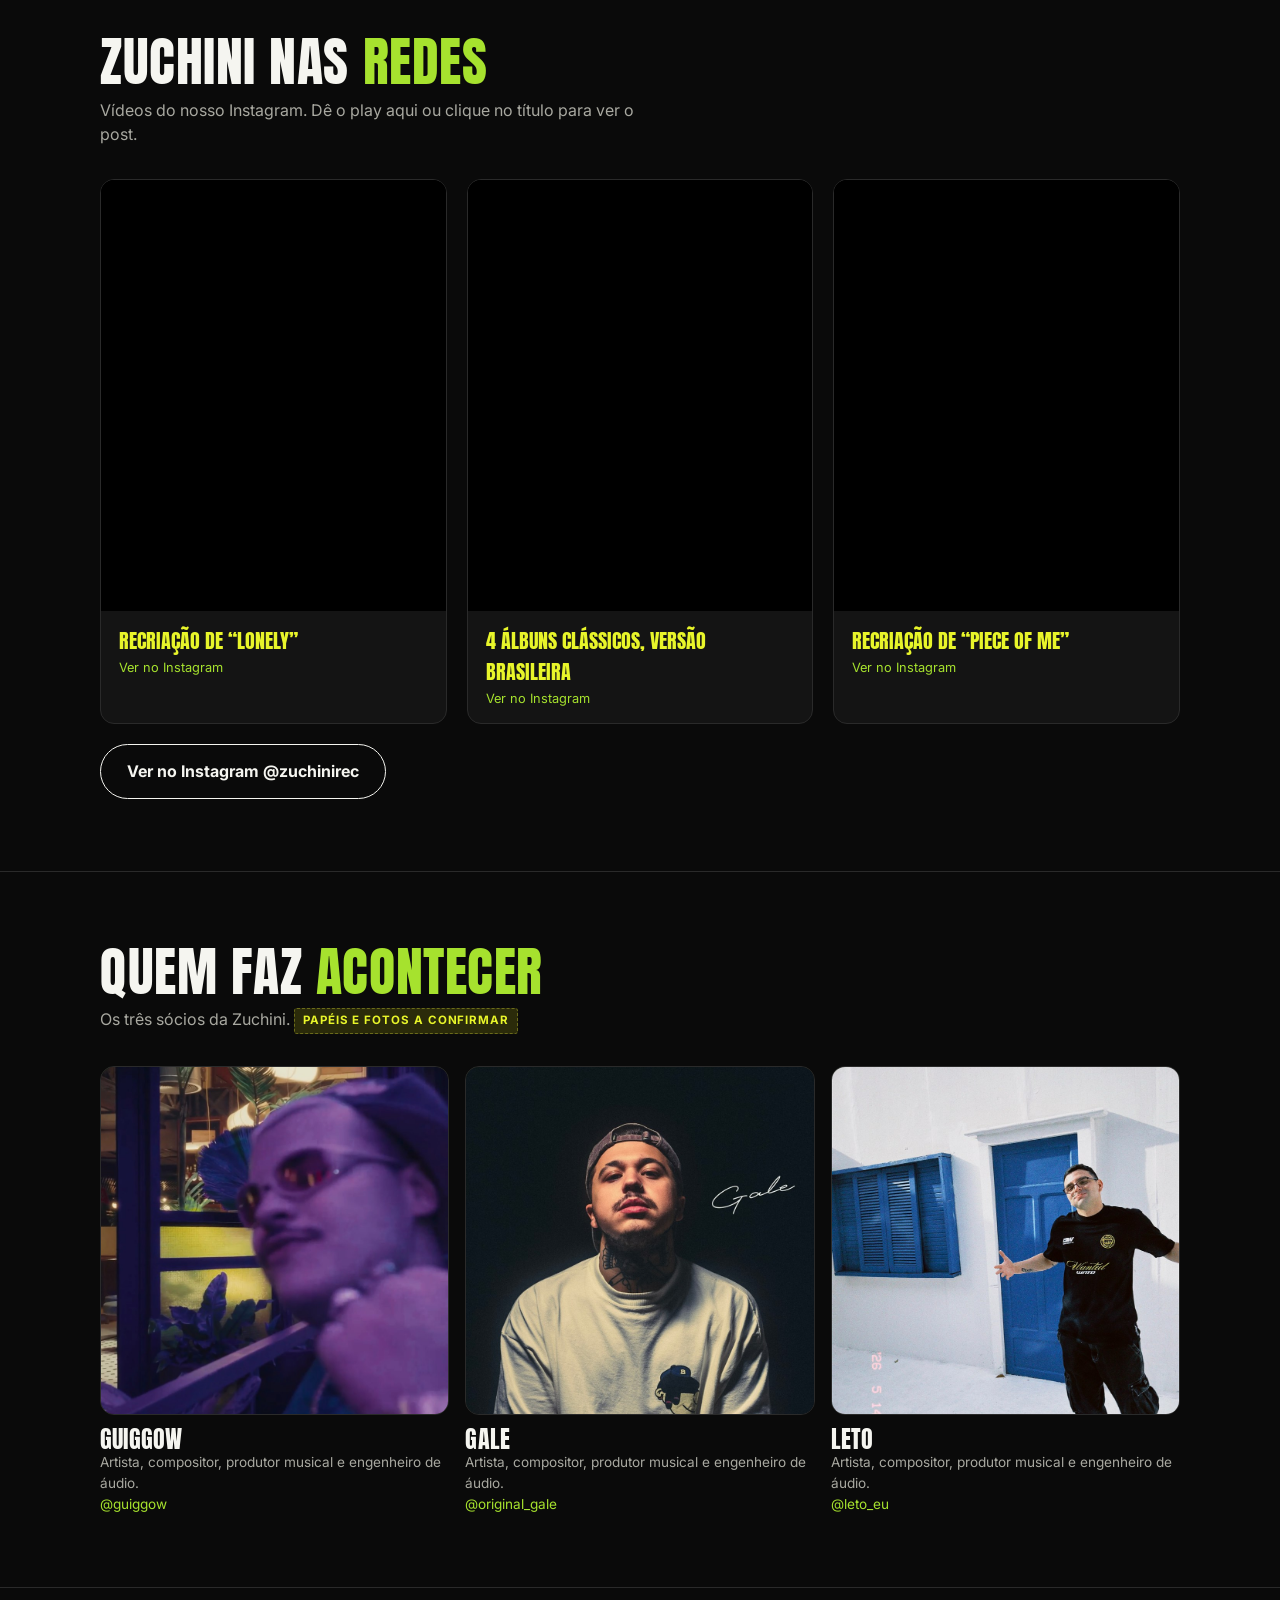
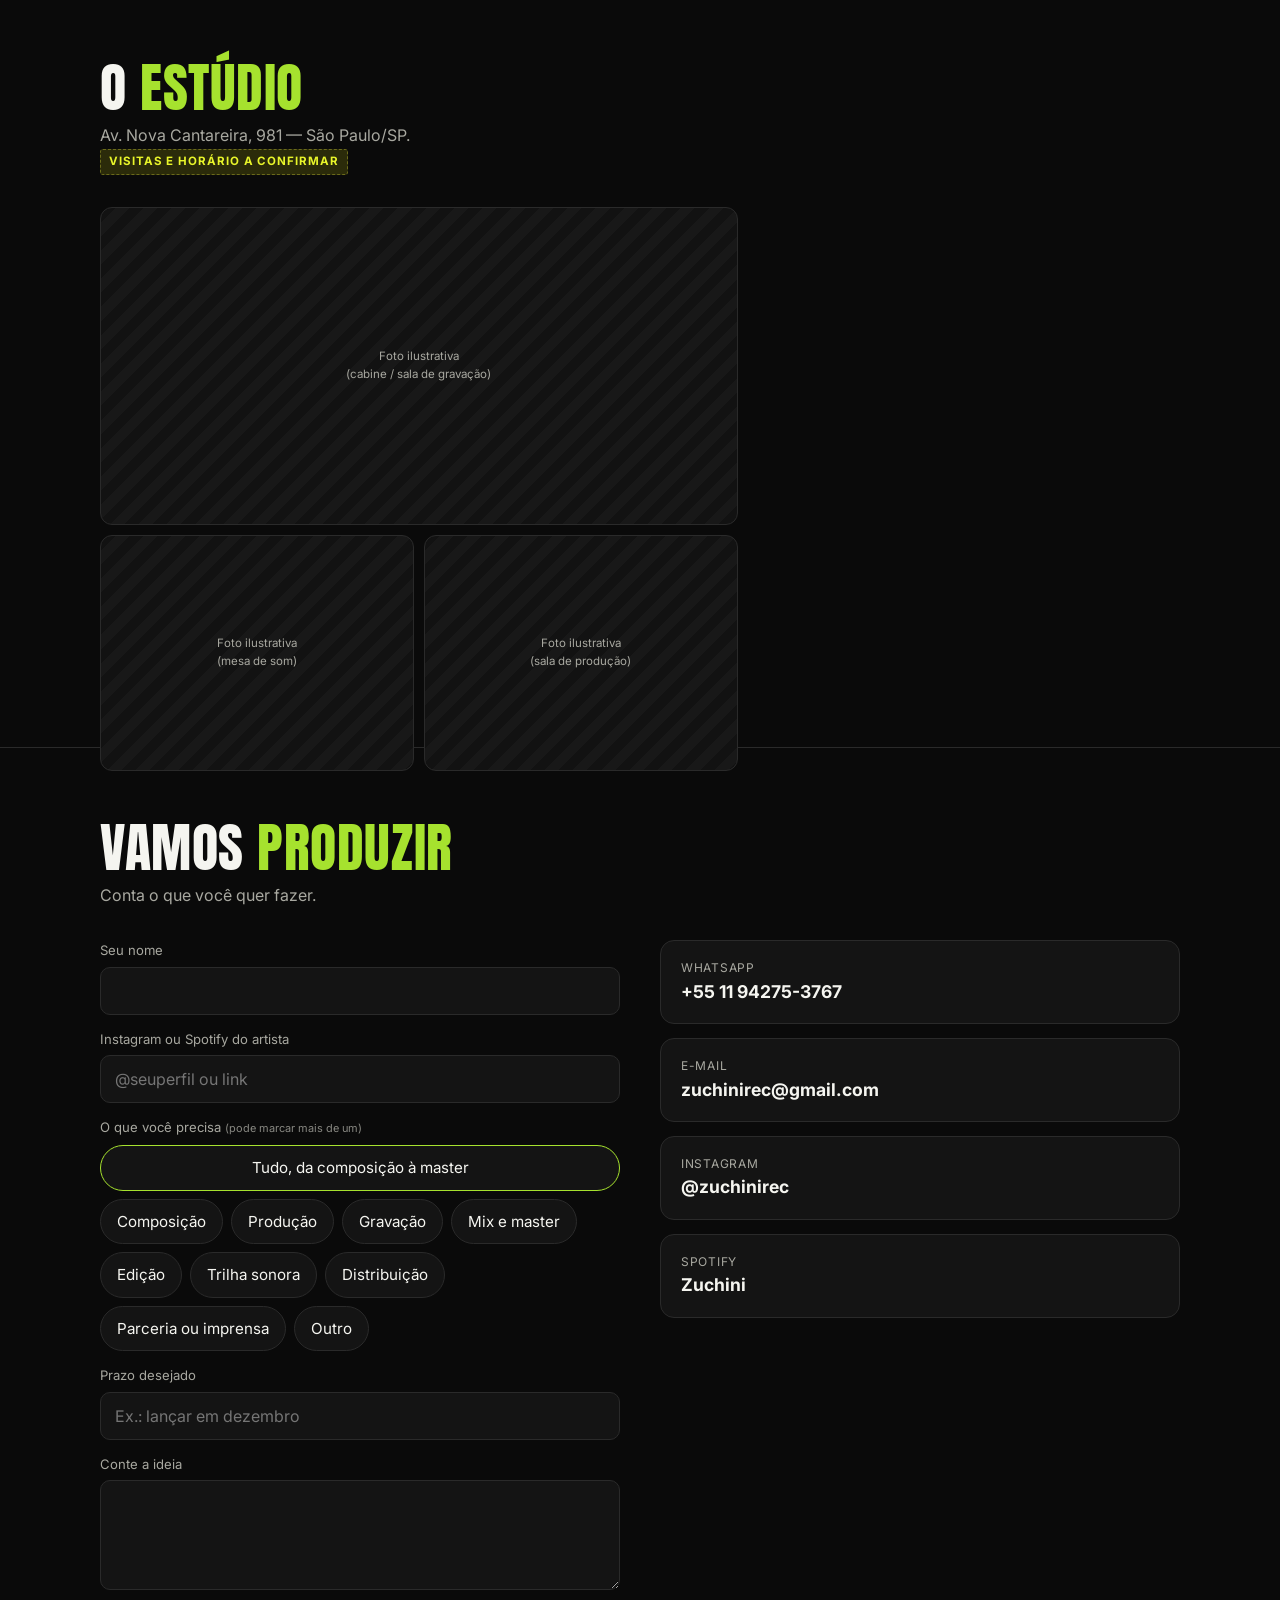
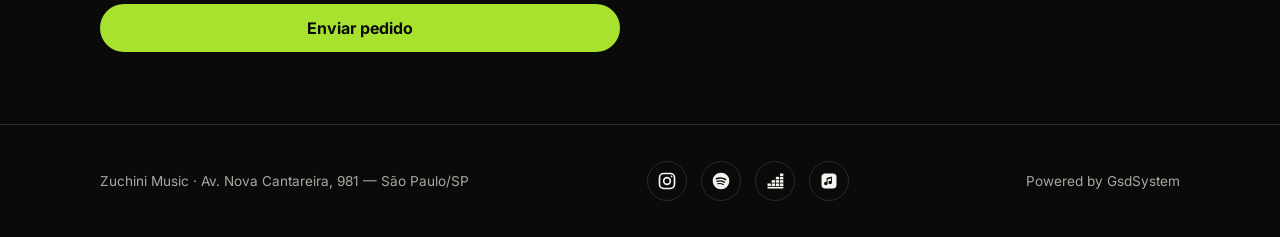
==== commit d0a373fd: "Remove o aviso de protótipo de apresentação do topo do site" ====
--- a/index.html
+++ b/index.html
@@ -16,8 +16,6 @@
 <link rel="stylesheet" href="assets/estilo.css">
 </head>
 <body>
-
-<div class="aviso">Protótipo de apresentação — telefone, e-mail, fotos e itens “a confirmar” são exemplos, não dados reais.</div>
 
 <header>
   <div class="wrap">
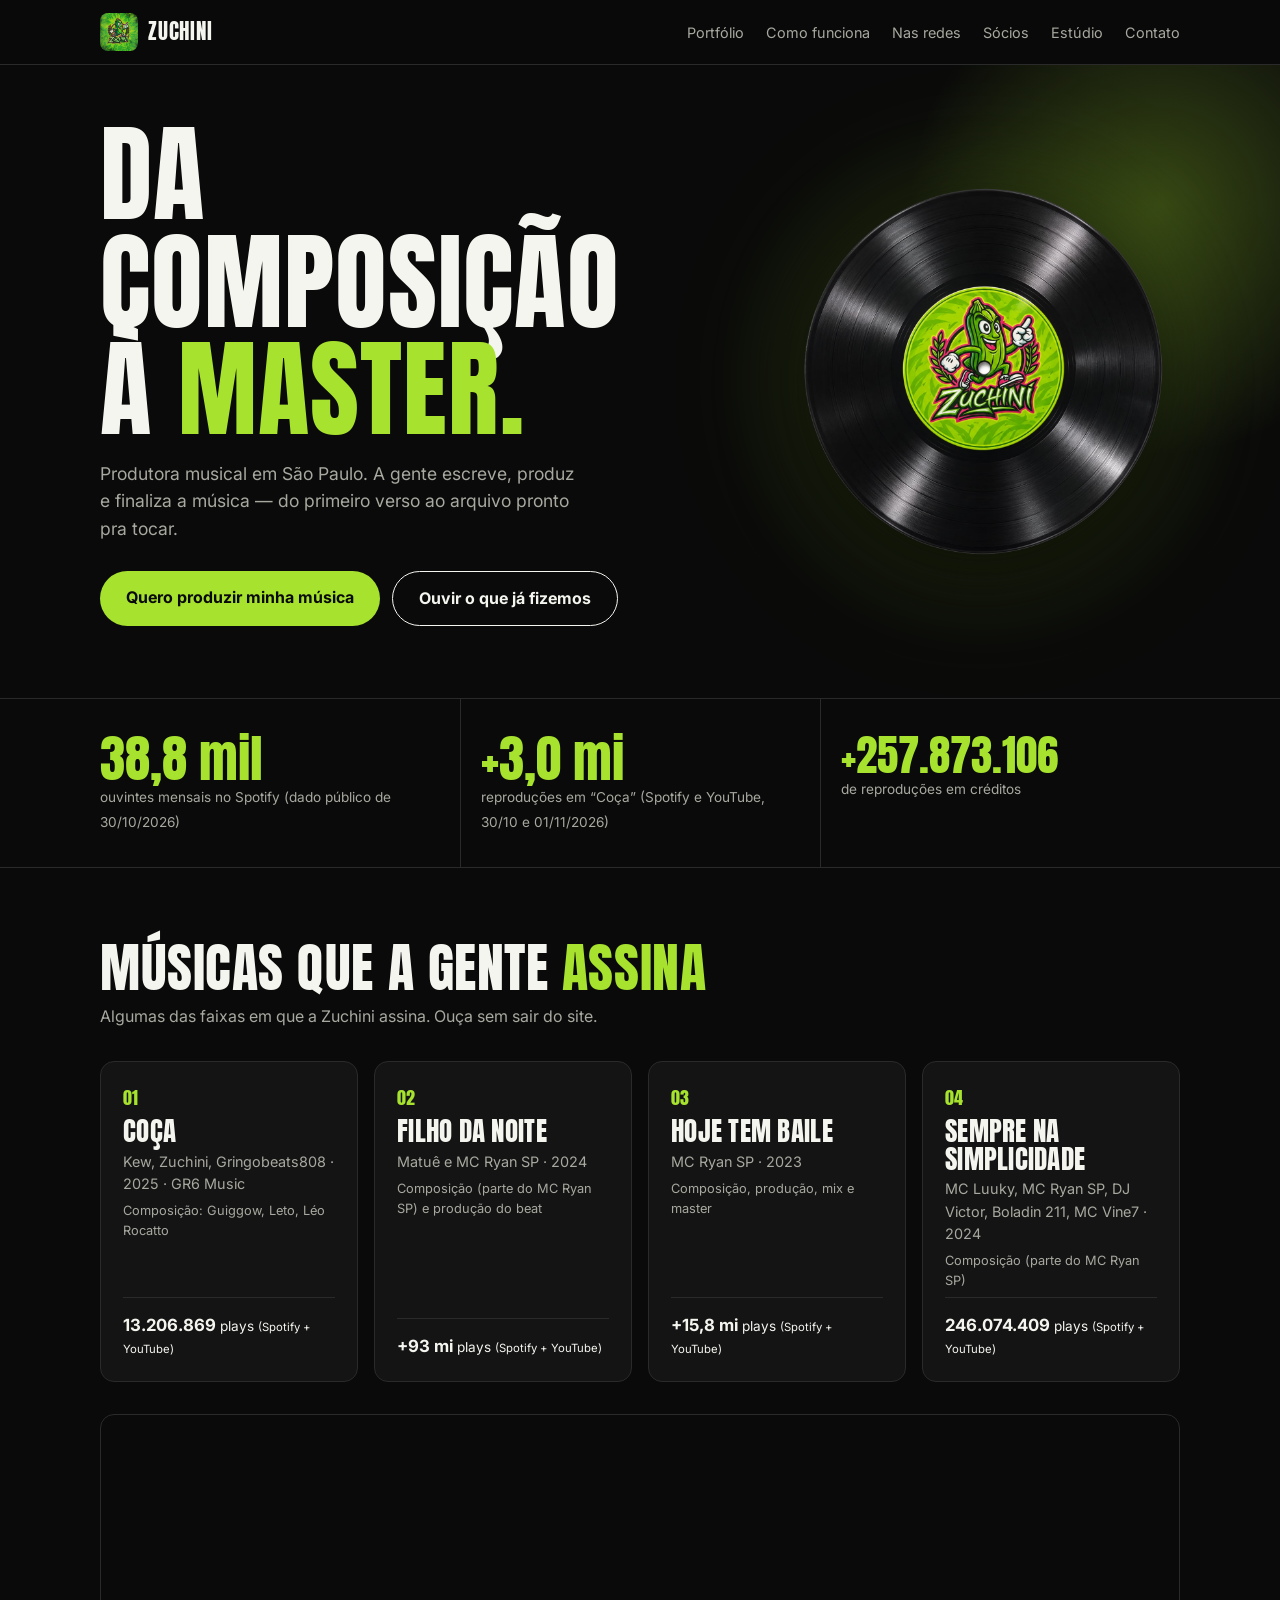
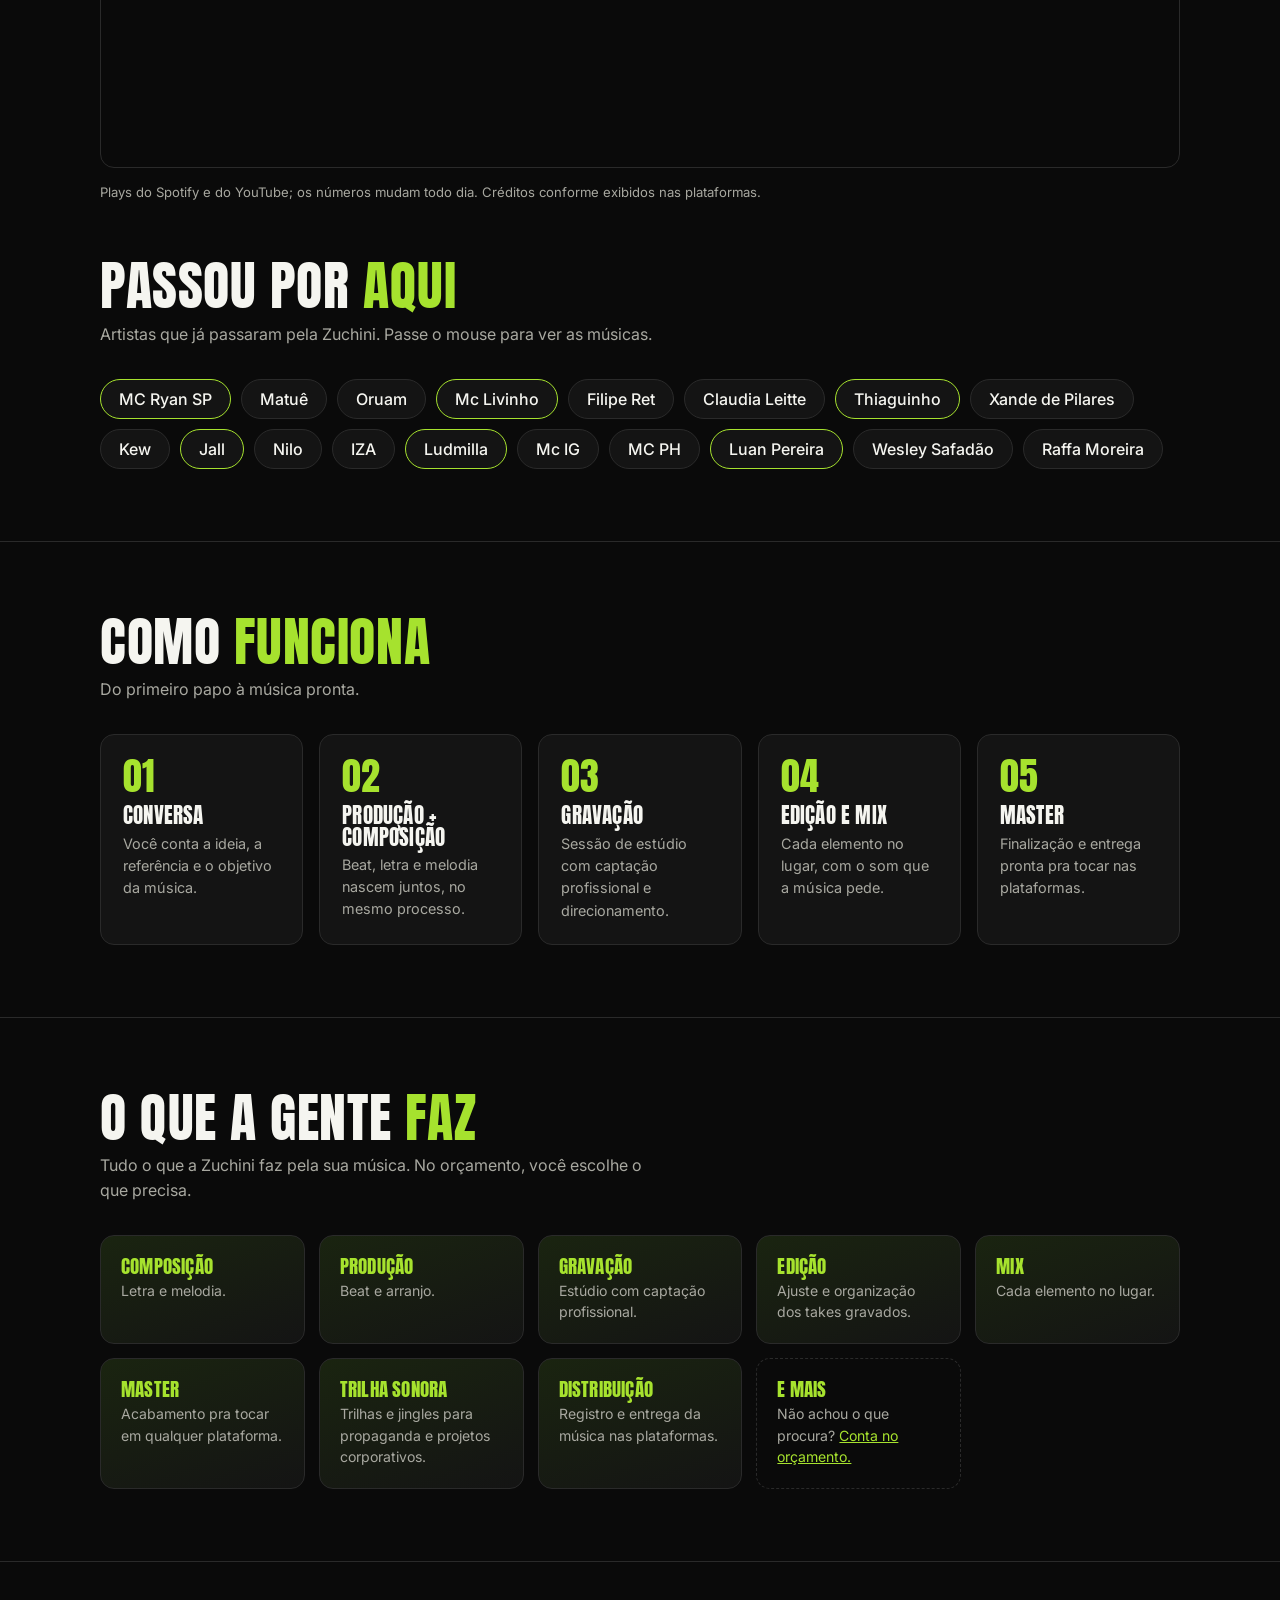
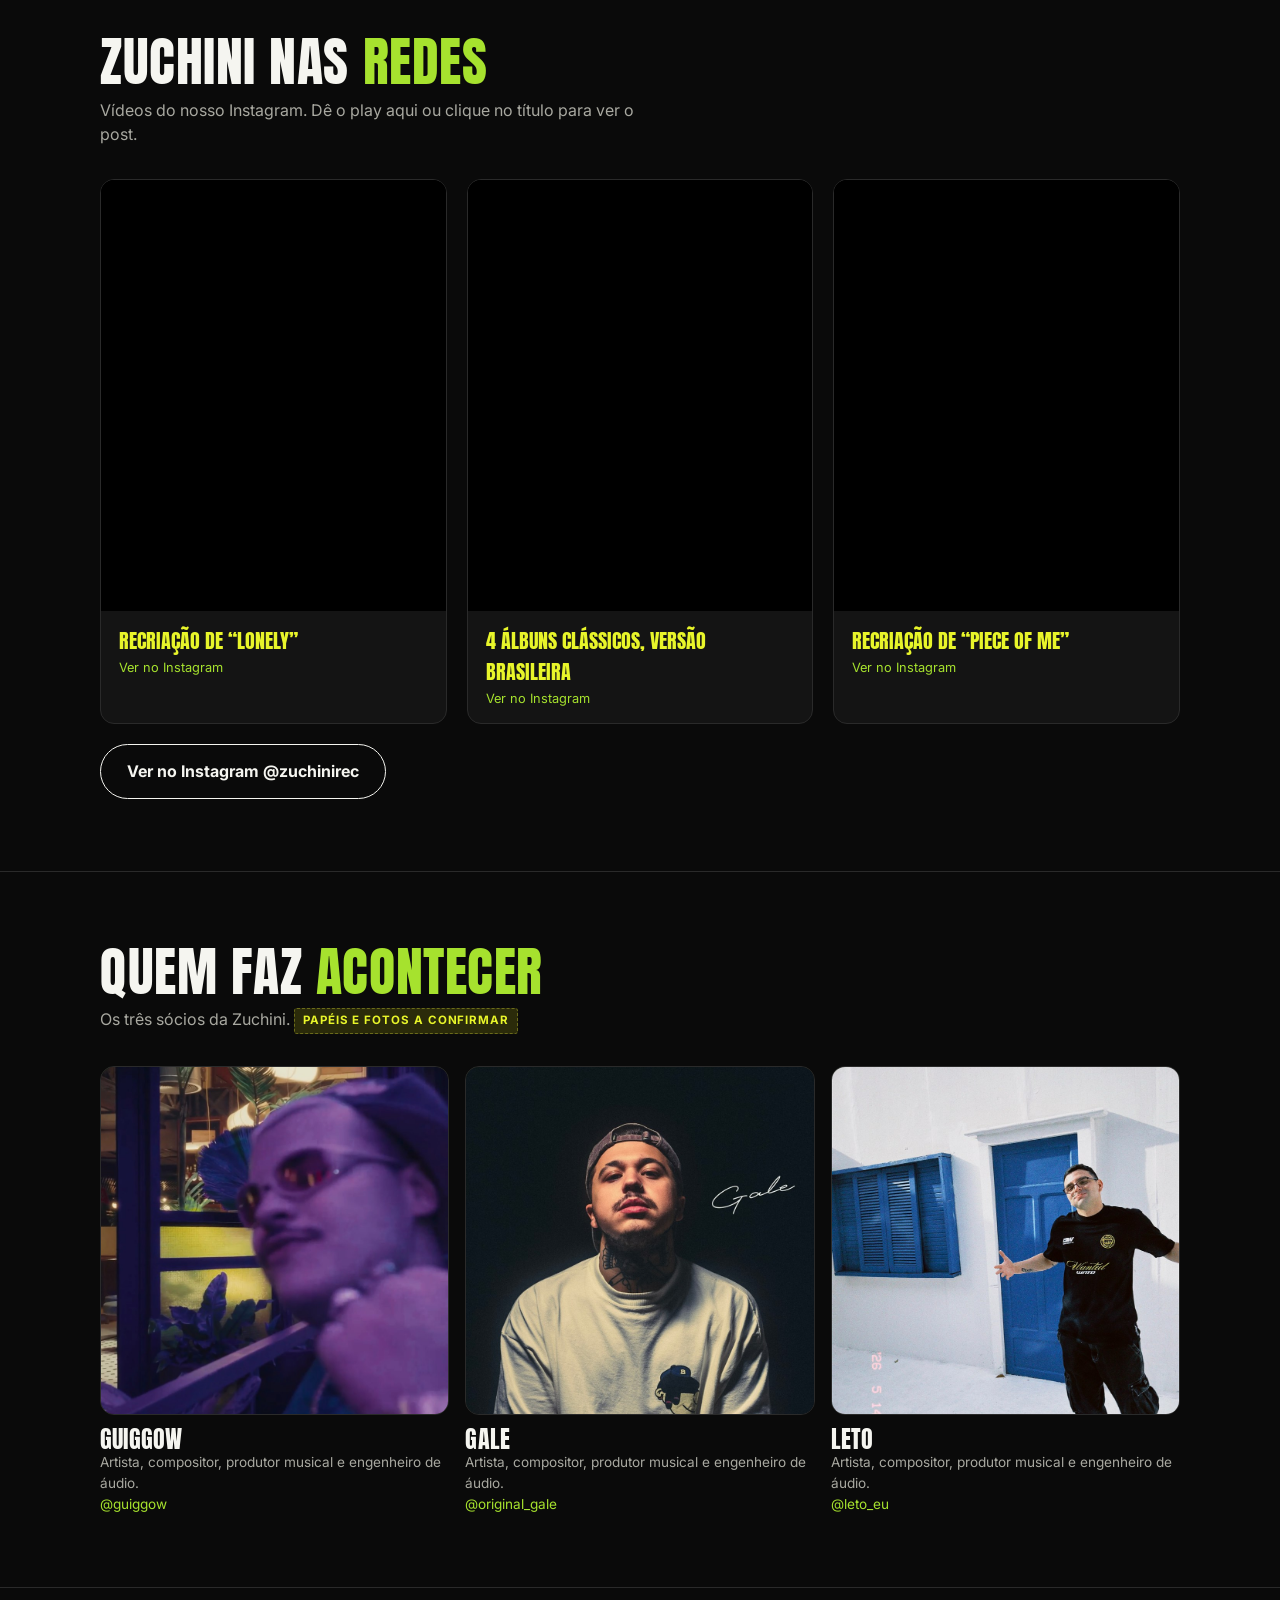
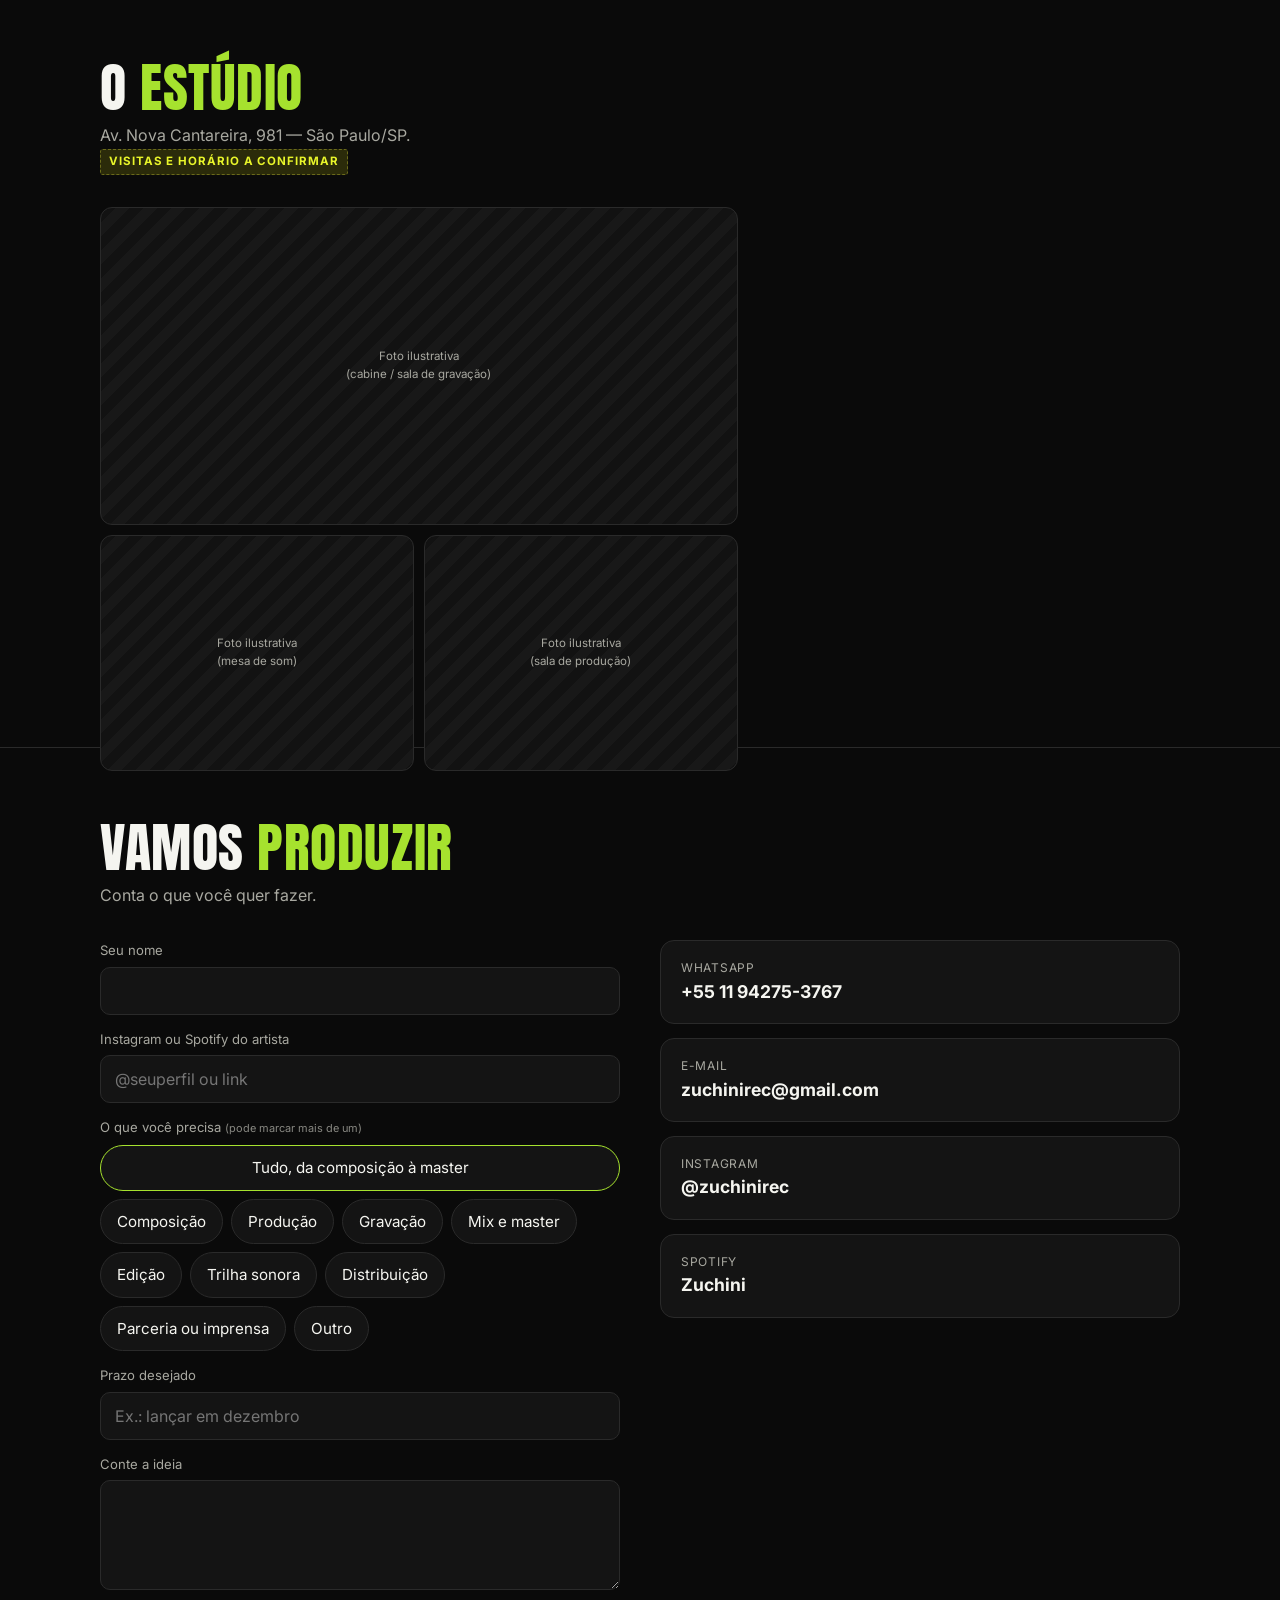
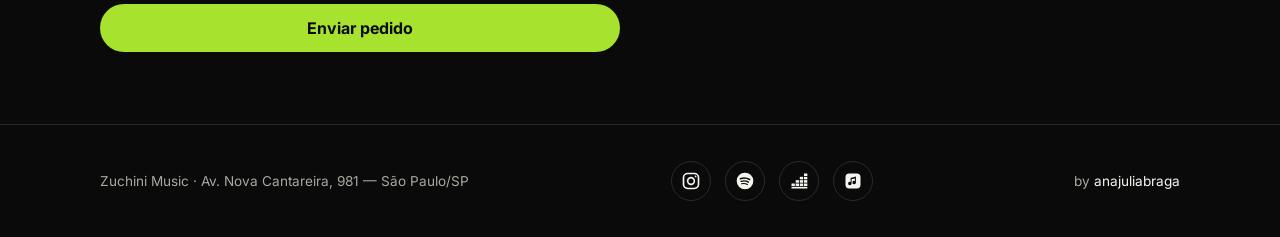
==== commit b48c85e7: "Rodape 'Powered by GsdSystem' vira credito 'by anajuliabraga'" ====
--- a/index.html
+++ b/index.html
@@ -207,7 +207,7 @@
   <div class="wrap">
     <span>Zuchini Music · Av. Nova Cantareira, 981 — São Paulo/SP</span>
     <span class="redes-rodape"><a href="https://www.instagram.com/zuchinirec/" target="_blank" rel="noopener" aria-label="Instagram da Zuchini" title="Instagram"><svg viewBox="0 0 24 24" fill="none" stroke="currentColor" stroke-width="2" stroke-linecap="round" stroke-linejoin="round" aria-hidden="true"><rect x="3" y="3" width="18" height="18" rx="5"/><circle cx="12" cy="12" r="4"/><circle cx="17.5" cy="6.5" r="1" fill="currentColor" stroke="none"/></svg></a><a href="https://open.spotify.com/intl-pt/artist/7Kydl65dvmuhcxPgG3WTKZ" target="_blank" rel="noopener" aria-label="Spotify da Zuchini" title="Spotify"><svg viewBox="0 0 24 24" aria-hidden="true"><circle cx="12" cy="12" r="10" fill="currentColor"/><g fill="none" stroke-linecap="round" style="stroke:var(--preto)"><path d="M6.5 9.2c3.7-1.1 7.9-.8 11 1" stroke-width="1.9"/><path d="M7.3 12.4c3-.8 6.3-.5 8.8 1" stroke-width="1.6"/><path d="M8 15.3c2.4-.6 4.8-.3 6.9.9" stroke-width="1.4"/></g></svg></a><a href="https://www.deezer.com/br/artist/253746412" target="_blank" rel="noopener" aria-label="Deezer da Zuchini" title="Deezer"><svg viewBox="0 0 24 24" fill="currentColor" aria-hidden="true"><rect x="18" y="3" width="4" height="3"/><rect x="18" y="7" width="4" height="3"/><rect x="18" y="11" width="4" height="3"/><rect x="18" y="15" width="4" height="3"/><rect x="13" y="7" width="4" height="3"/><rect x="13" y="11" width="4" height="3"/><rect x="13" y="15" width="4" height="3"/><rect x="8" y="11" width="4" height="3"/><rect x="8" y="15" width="4" height="3"/><rect x="3" y="15" width="4" height="3"/><rect x="3" y="19" width="19" height="2"/></svg></a><a href="https://music.apple.com/br/artist/zuchini/1729856460" target="_blank" rel="noopener" aria-label="Apple Music da Zuchini" title="Apple Music"><svg viewBox="0 0 24 24" aria-hidden="true"><rect x="3" y="3" width="18" height="18" rx="4.5" fill="currentColor"/><path d="M15.5 6.6v7.3a2.1 2.1 0 1 1-1.2-1.9V8.9l-4 .9v5.3a2.1 2.1 0 1 1-1.2-1.9V8.4z" style="fill:var(--preto)"/></svg></a></span>
-    <span>Powered by GsdSystem</span>
+    <span>by <a href="https://www.instagram.com/anajuliabraga/" target="_blank" rel="noopener">anajuliabraga</a></span>
   </div>
 </footer>
 
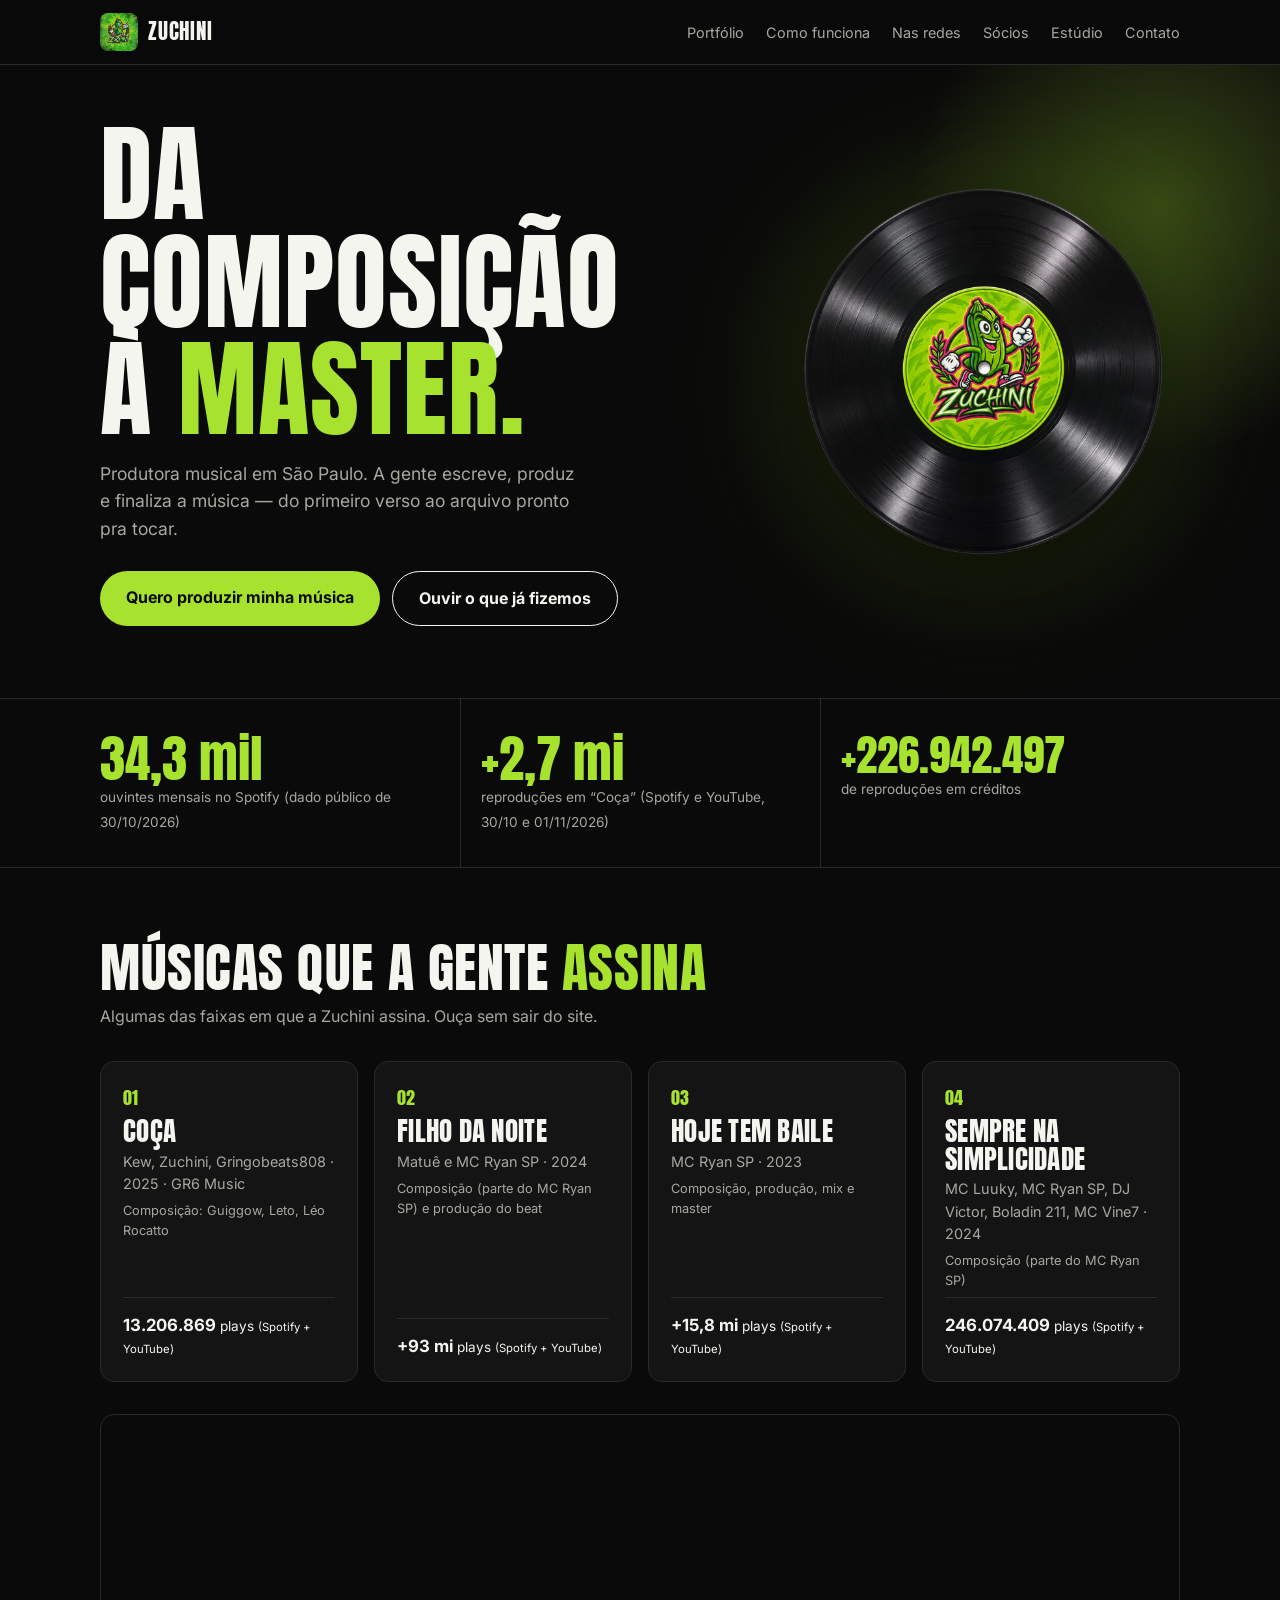
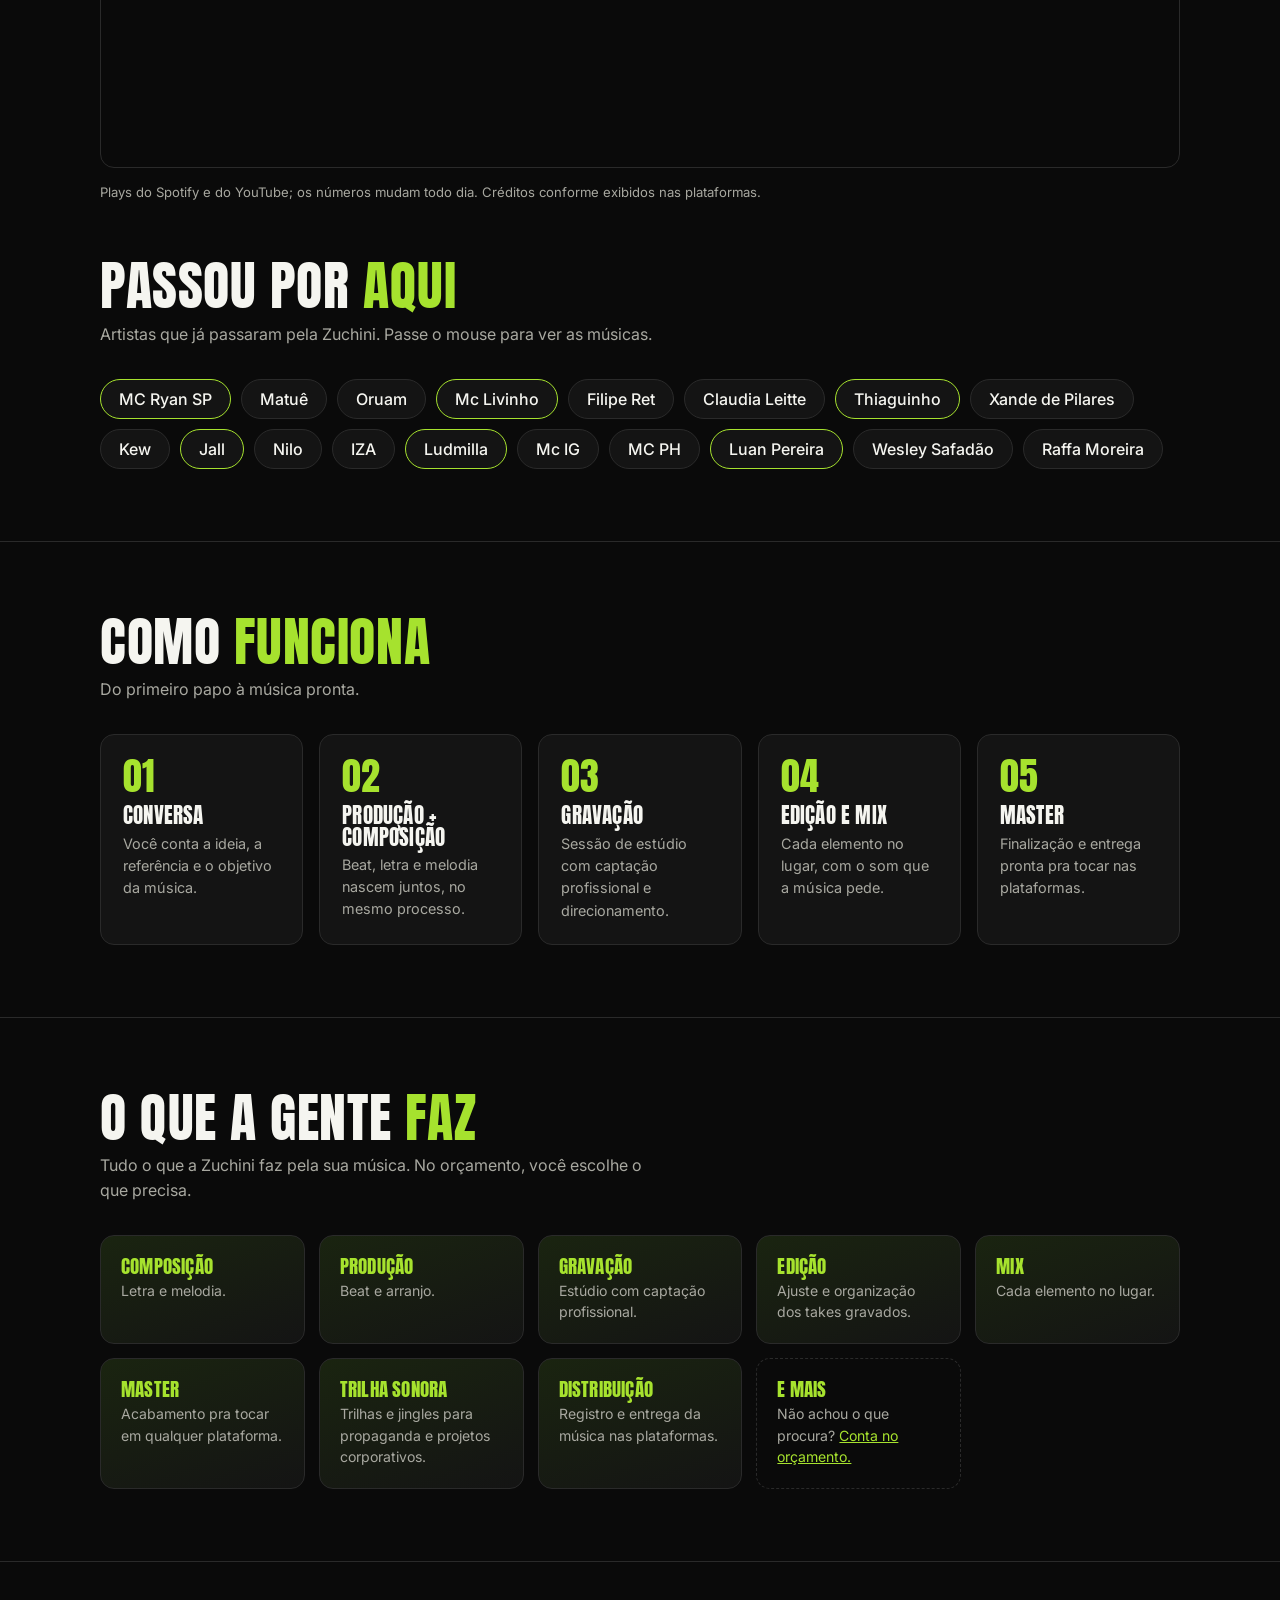
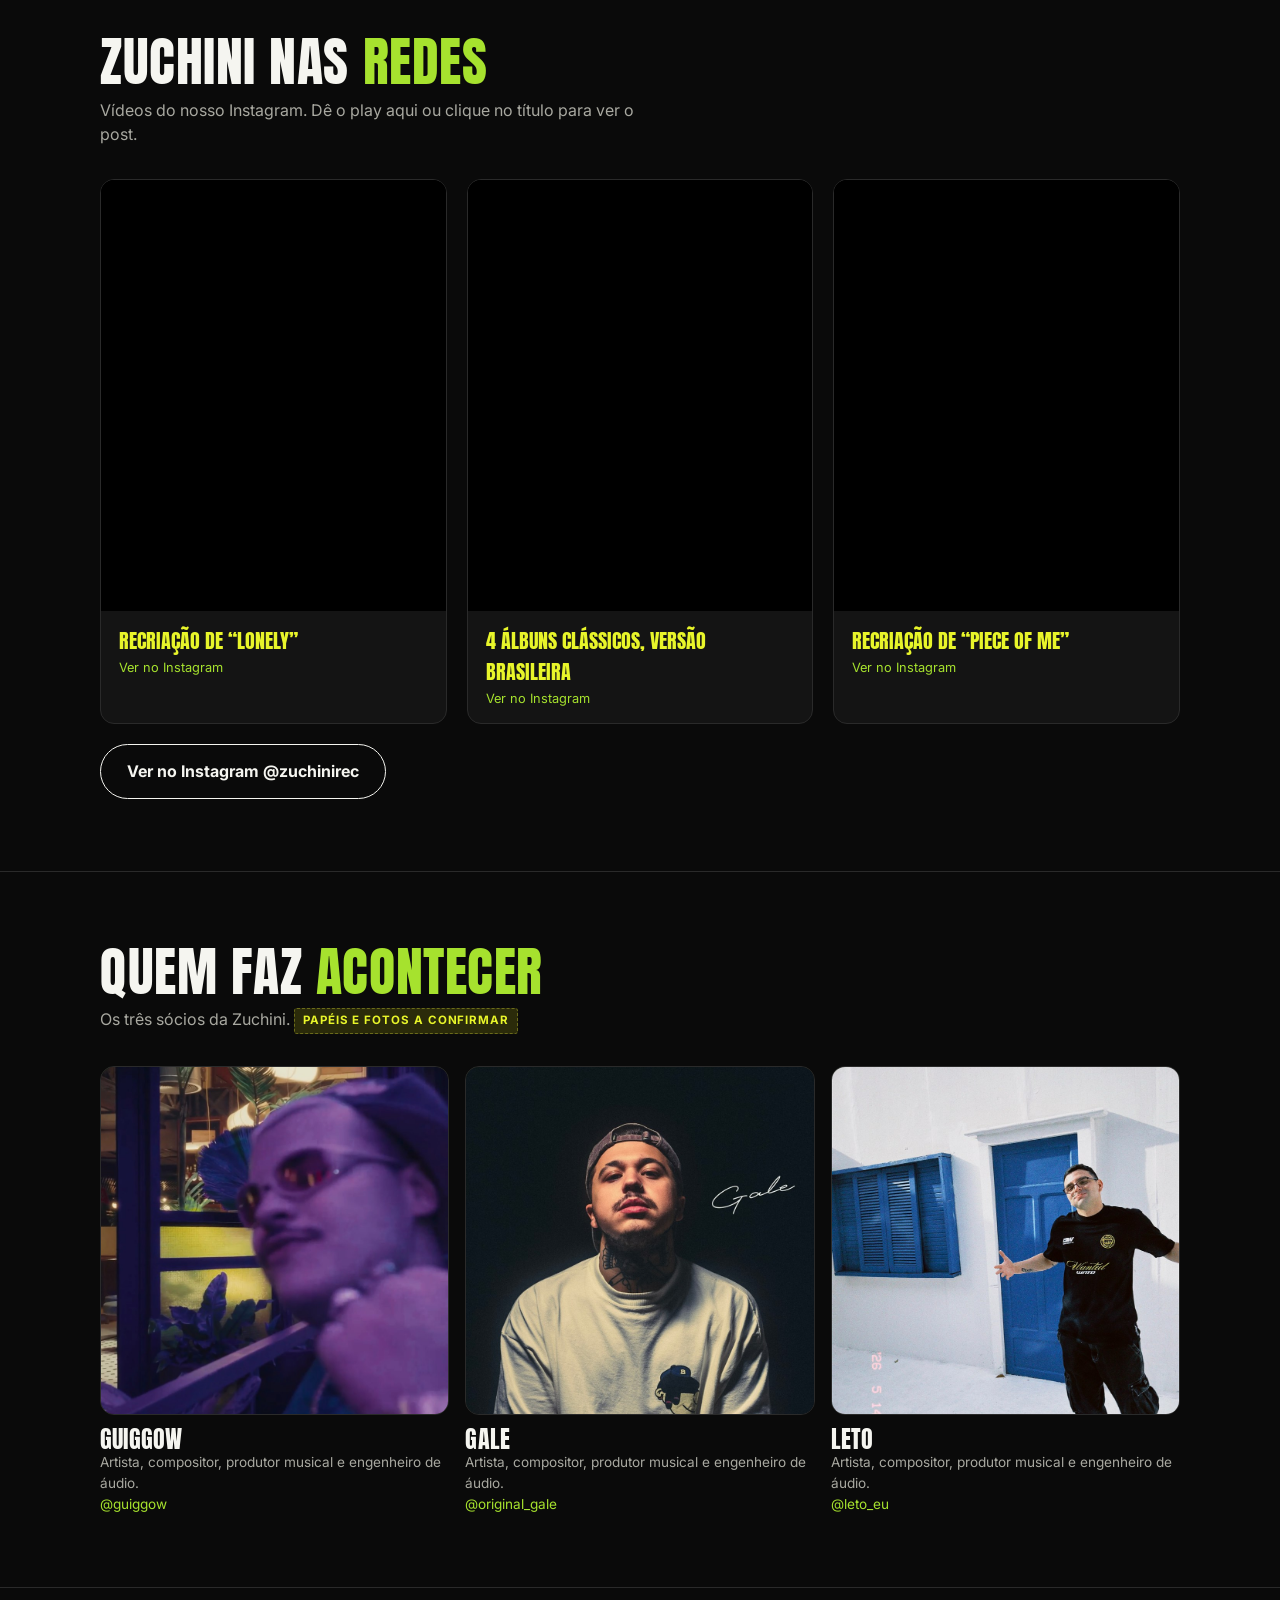
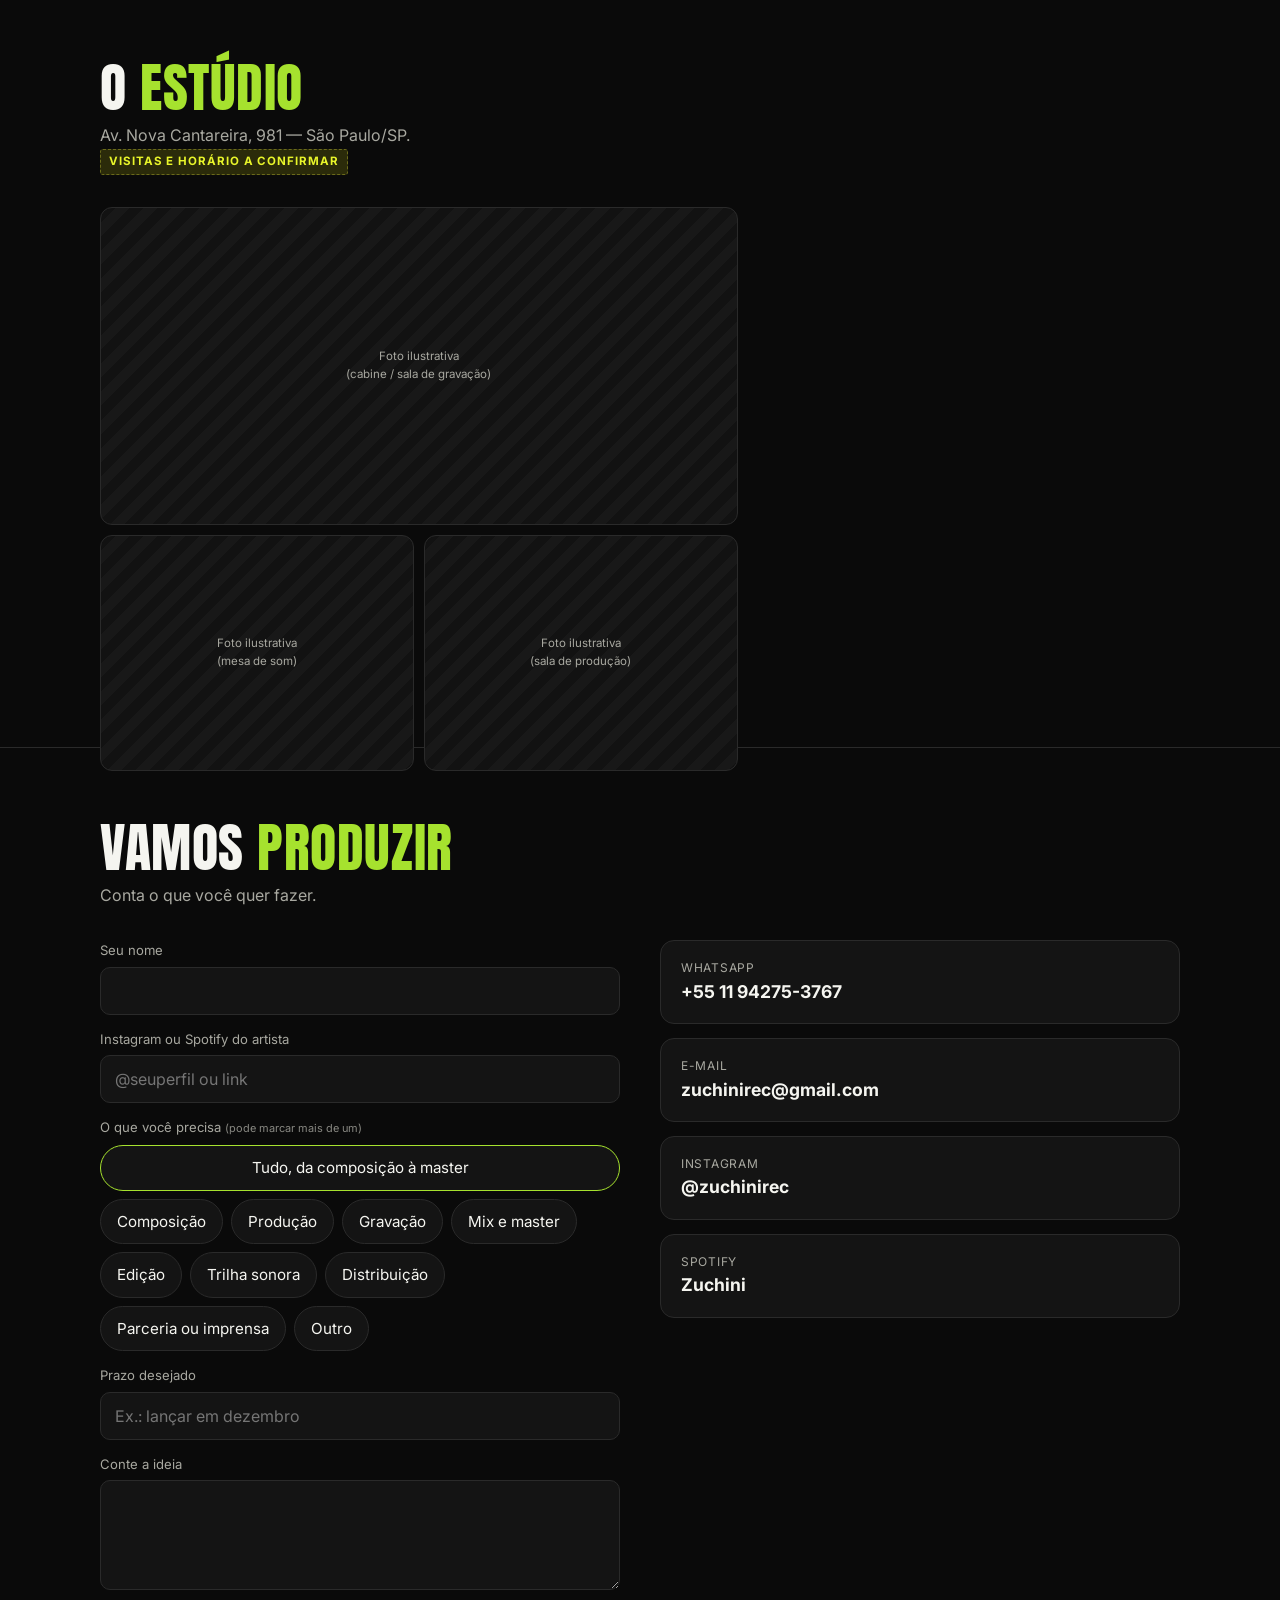
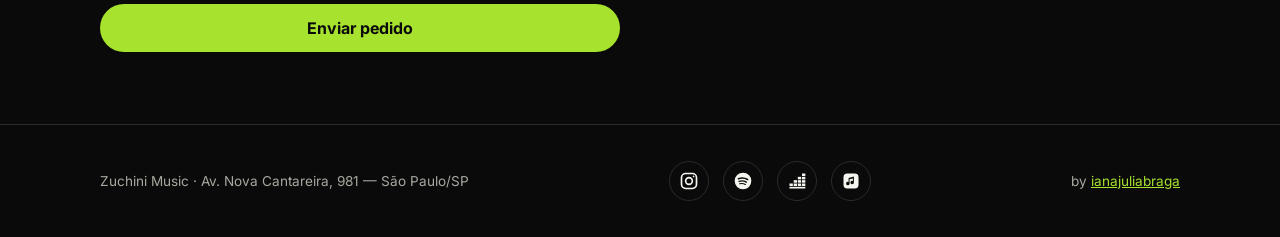
==== commit 1e7e6760: "Corrige handle pra ianajuliabraga e deixa o credito clicavel" ====
--- a/index.html
+++ b/index.html
@@ -207,7 +207,7 @@
   <div class="wrap">
     <span>Zuchini Music · Av. Nova Cantareira, 981 — São Paulo/SP</span>
     <span class="redes-rodape"><a href="https://www.instagram.com/zuchinirec/" target="_blank" rel="noopener" aria-label="Instagram da Zuchini" title="Instagram"><svg viewBox="0 0 24 24" fill="none" stroke="currentColor" stroke-width="2" stroke-linecap="round" stroke-linejoin="round" aria-hidden="true"><rect x="3" y="3" width="18" height="18" rx="5"/><circle cx="12" cy="12" r="4"/><circle cx="17.5" cy="6.5" r="1" fill="currentColor" stroke="none"/></svg></a><a href="https://open.spotify.com/intl-pt/artist/7Kydl65dvmuhcxPgG3WTKZ" target="_blank" rel="noopener" aria-label="Spotify da Zuchini" title="Spotify"><svg viewBox="0 0 24 24" aria-hidden="true"><circle cx="12" cy="12" r="10" fill="currentColor"/><g fill="none" stroke-linecap="round" style="stroke:var(--preto)"><path d="M6.5 9.2c3.7-1.1 7.9-.8 11 1" stroke-width="1.9"/><path d="M7.3 12.4c3-.8 6.3-.5 8.8 1" stroke-width="1.6"/><path d="M8 15.3c2.4-.6 4.8-.3 6.9.9" stroke-width="1.4"/></g></svg></a><a href="https://www.deezer.com/br/artist/253746412" target="_blank" rel="noopener" aria-label="Deezer da Zuchini" title="Deezer"><svg viewBox="0 0 24 24" fill="currentColor" aria-hidden="true"><rect x="18" y="3" width="4" height="3"/><rect x="18" y="7" width="4" height="3"/><rect x="18" y="11" width="4" height="3"/><rect x="18" y="15" width="4" height="3"/><rect x="13" y="7" width="4" height="3"/><rect x="13" y="11" width="4" height="3"/><rect x="13" y="15" width="4" height="3"/><rect x="8" y="11" width="4" height="3"/><rect x="8" y="15" width="4" height="3"/><rect x="3" y="15" width="4" height="3"/><rect x="3" y="19" width="19" height="2"/></svg></a><a href="https://music.apple.com/br/artist/zuchini/1729856460" target="_blank" rel="noopener" aria-label="Apple Music da Zuchini" title="Apple Music"><svg viewBox="0 0 24 24" aria-hidden="true"><rect x="3" y="3" width="18" height="18" rx="4.5" fill="currentColor"/><path d="M15.5 6.6v7.3a2.1 2.1 0 1 1-1.2-1.9V8.9l-4 .9v5.3a2.1 2.1 0 1 1-1.2-1.9V8.4z" style="fill:var(--preto)"/></svg></a></span>
-    <span>by <a href="https://www.instagram.com/anajuliabraga/" target="_blank" rel="noopener">anajuliabraga</a></span>
+    <span>by <a href="https://www.instagram.com/ianajuliabraga/" target="_blank" rel="noopener" style="color:var(--lime);text-decoration:underline">ianajuliabraga</a></span>
   </div>
 </footer>
 
